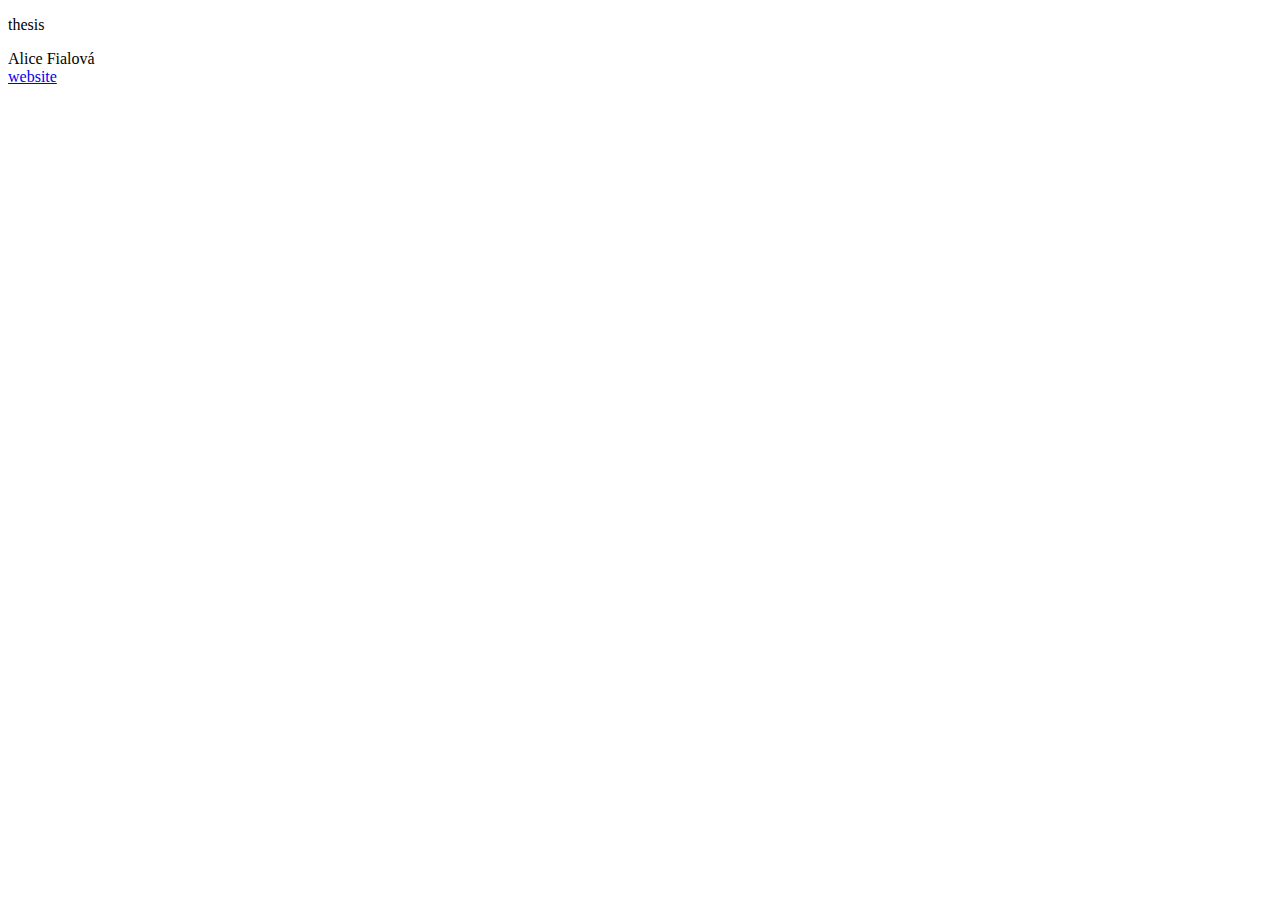
==== index.html @ 94cd956b "added image" ====
<!DOCTYPE html>
<html>

<head>
	<title>Humanizing Technology</title>
	<link rel="stylesheet" href="main.css" />

	<meta charset="utf-8">
                    <title>Humanizing Technology</title>
                    <meta name="Humanizing Technology" content="We are the Millennials, the last generation born before our everyday lives took over the simulating technology devices. We live right through the rapid change with thunders of innovation and our responsibility is to preserve the crucial aspects in our lifestyles that keep us human. What does it then mean to be and remain human and how shall we preserve our unique individual expression when everything becomes systematized by data collecting?"/>
                    <meta property="og:title" content="Humanizing Technology" />
                    <meta property="og:image" content="image1.jpg" />
                    <meta property="dc:creator" content="Alice Fialová" />
                    <meta property="twitter:site" content="@nrc">
	    
	</meta>

	</head>

<body>


	<div id="menu">
		<p>thesis</p>
	</div>


	<div id="about">
  		<p>  Alice Fialová </br> 
  		<a href="http://alice.fialove.com/">website</a>
  		</p>	
  	</div>
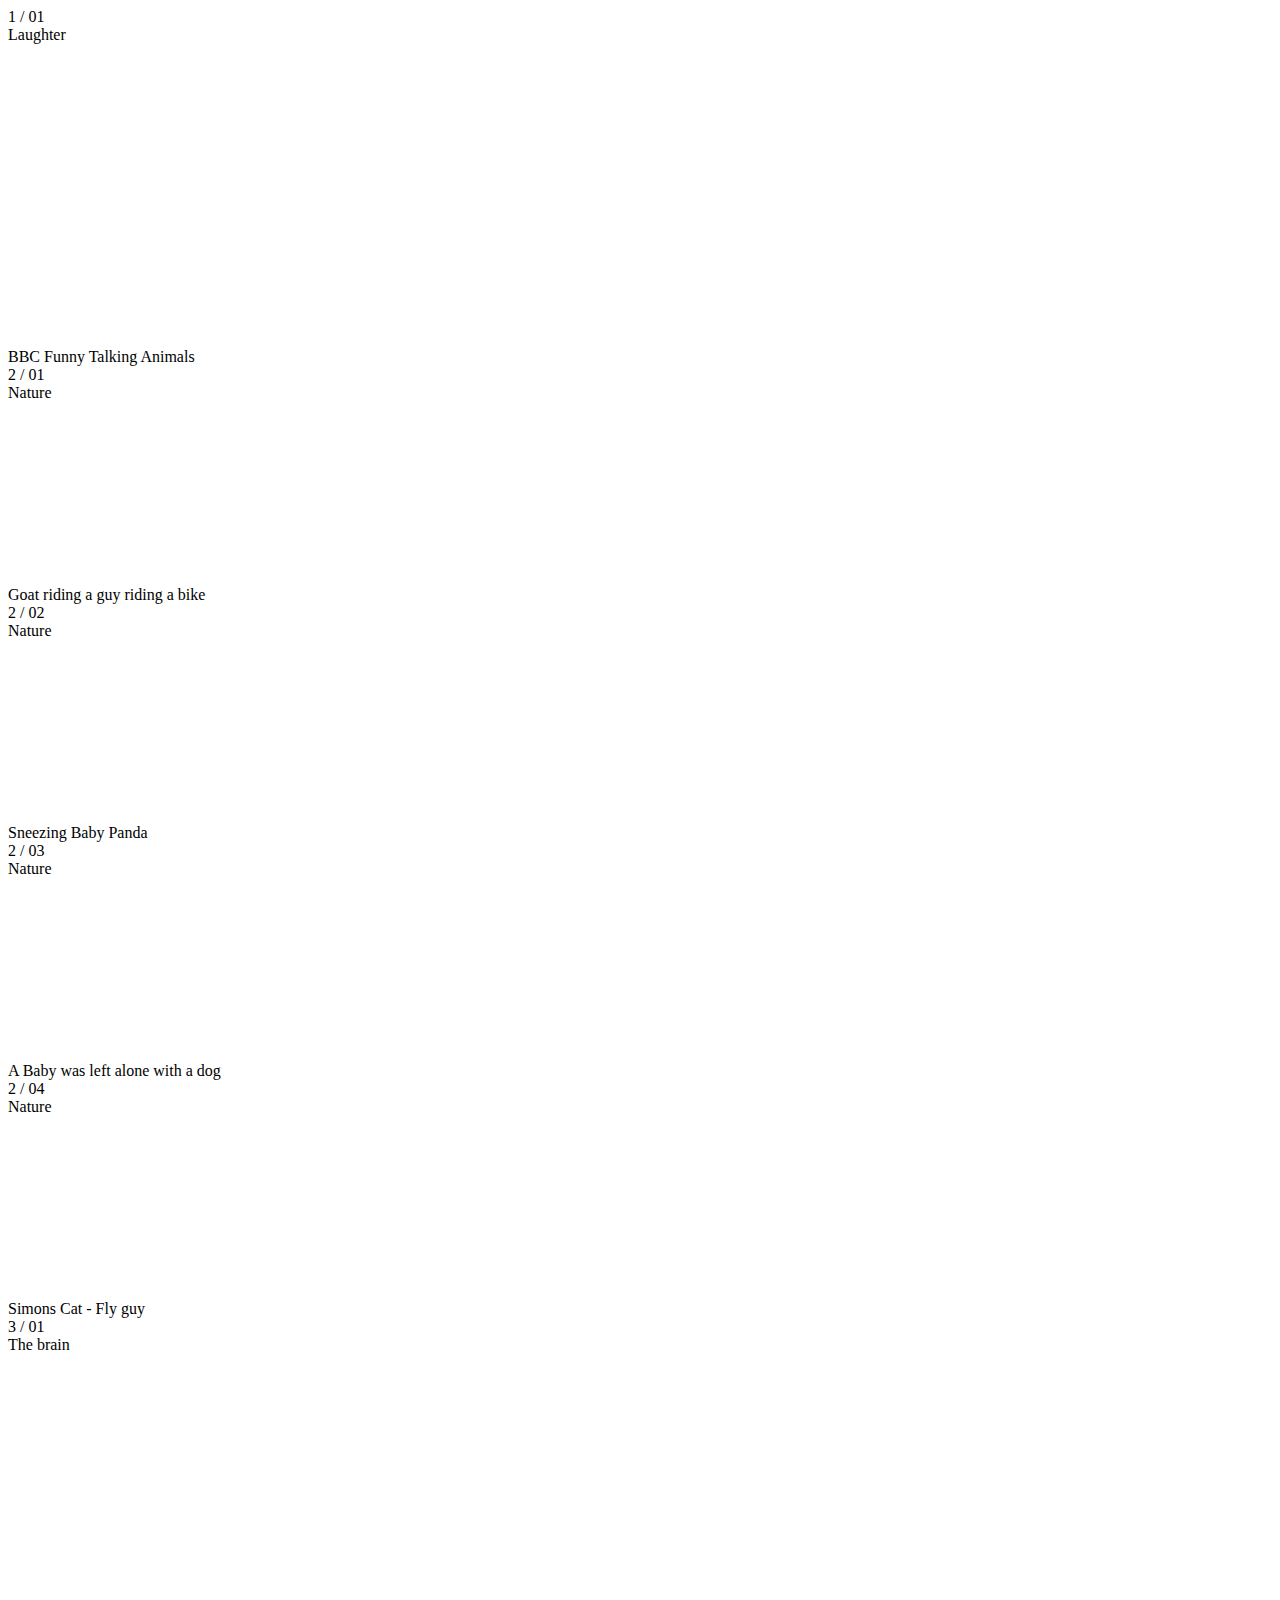
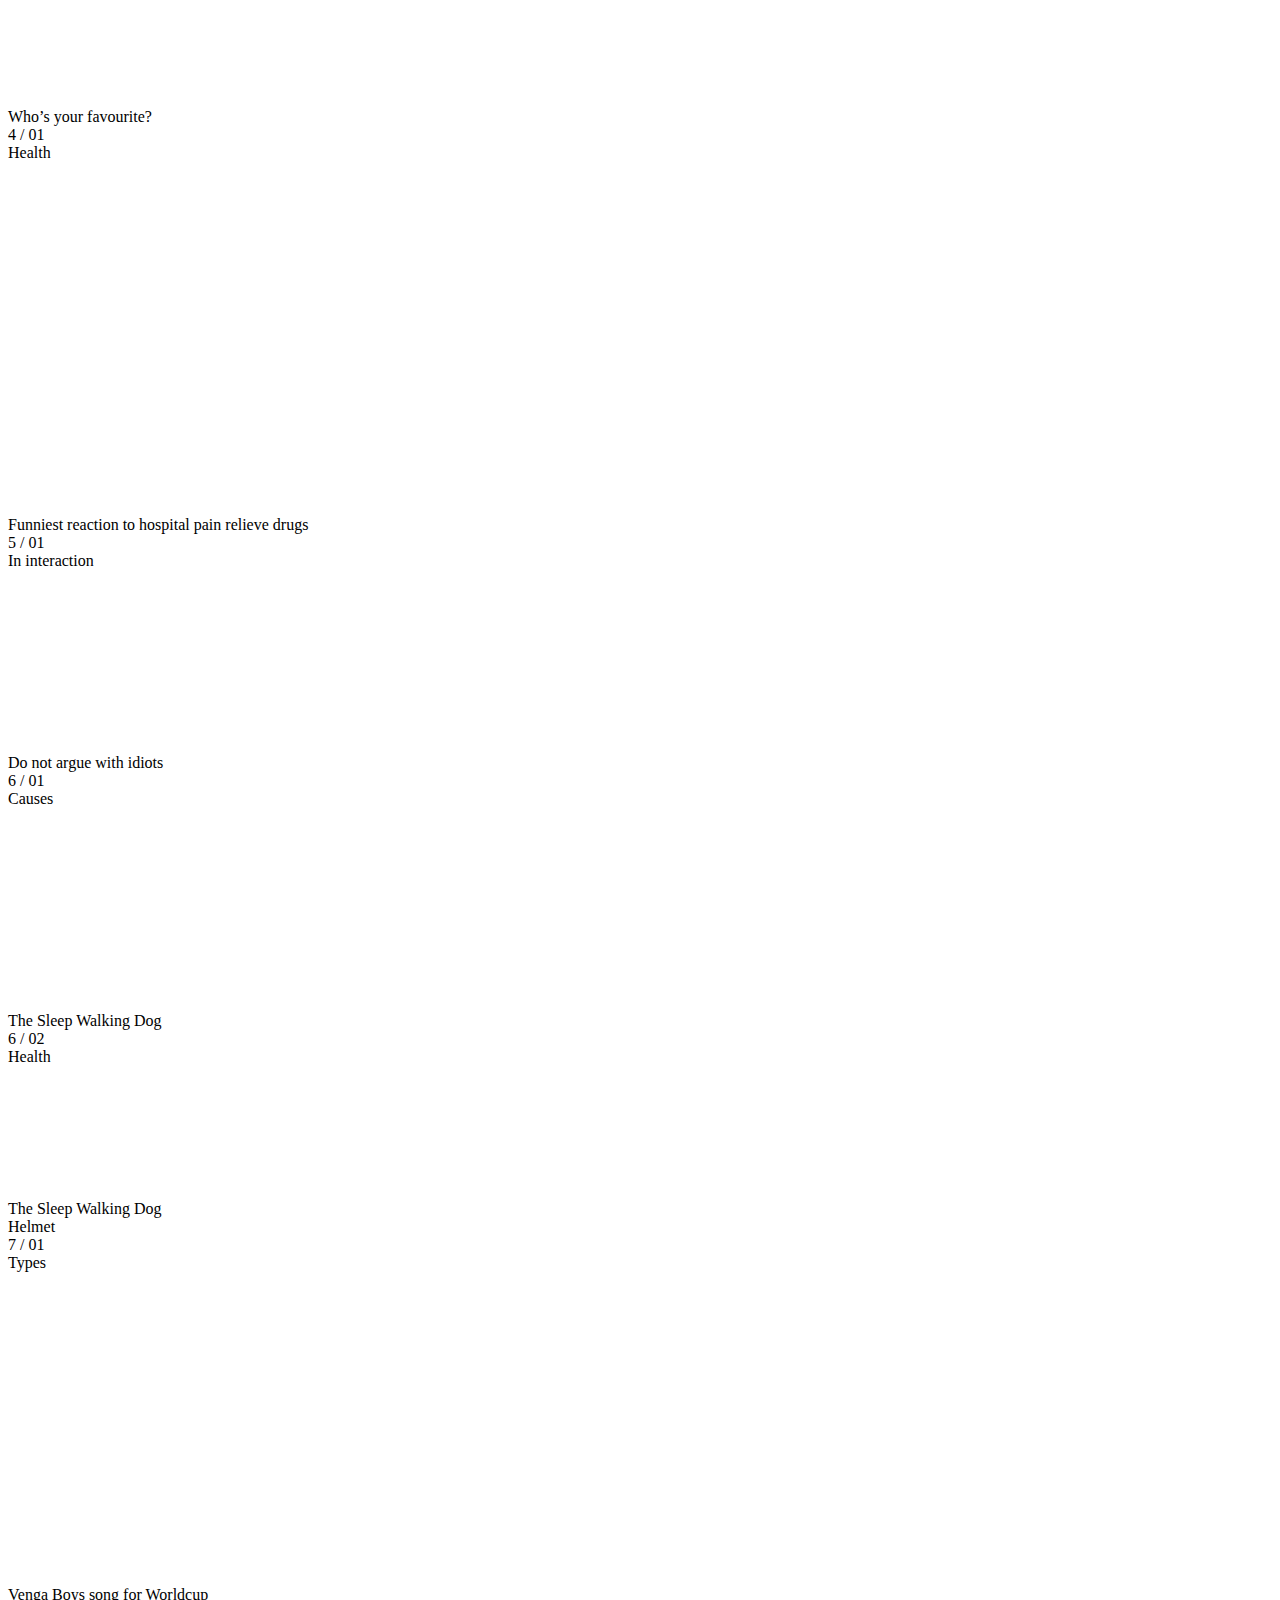
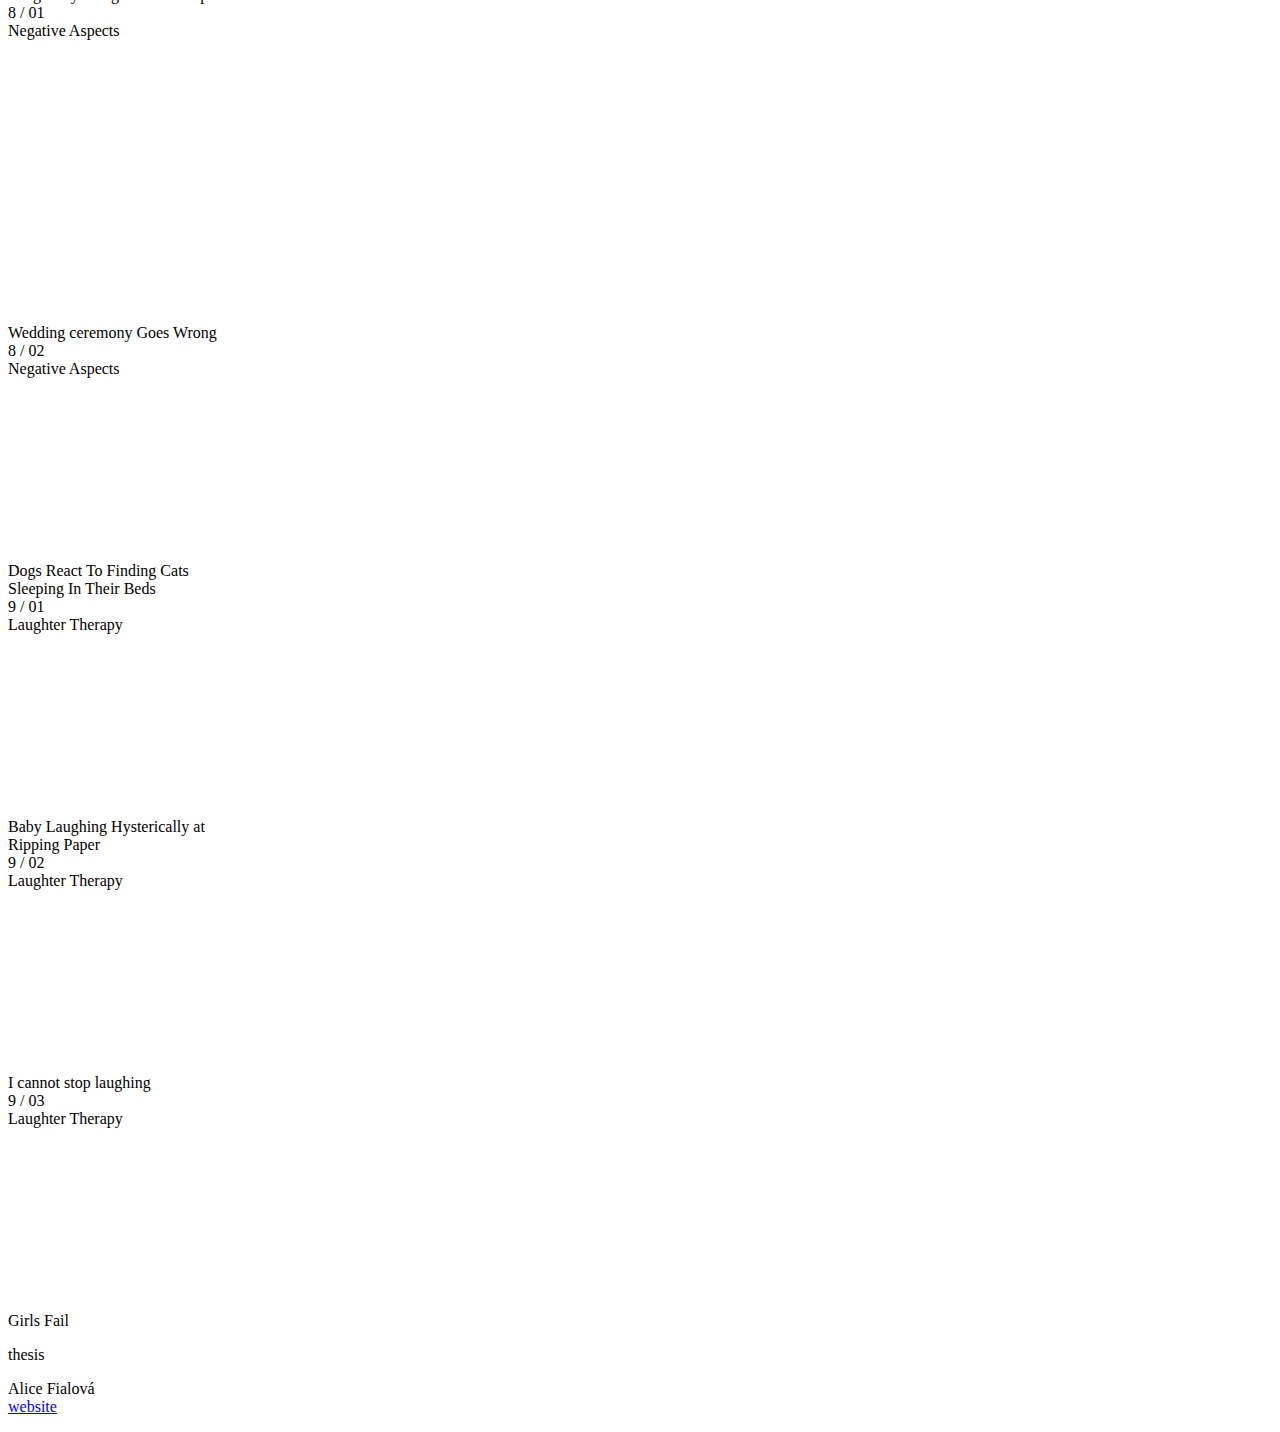
==== commit bbdcdc9d: "index update" ====
--- a/index.html
+++ b/index.html
@@ -9,7 +9,7 @@
                     <title>Humanizing Technology</title>
                     <meta name="Humanizing Technology" content="We are the Millennials, the last generation born before our everyday lives took over the simulating technology devices. We live right through the rapid change with thunders of innovation and our responsibility is to preserve the crucial aspects in our lifestyles that keep us human. What does it then mean to be and remain human and how shall we preserve our unique individual expression when everything becomes systematized by data collecting?"/>
                     <meta property="og:title" content="Humanizing Technology" />
-                    <meta property="og:image" content="image1.jpg" />
+                    <meta property="og:image" content="https://i.ytimg.com/vi/iM_ObwPCZvY/maxresdefault.jpg"/>
                     <meta property="dc:creator" content="Alice Fialová" />
                     <meta property="twitter:site" content="@nrc">
 	    
@@ -18,6 +18,323 @@
 	</head>
 
 <body>
+
+	<html>
+
+	<head>
+		<meta charset="UTF-8">
+		<link rel="stylesheet" type="text/css" href="resources/styles.css">
+		<script src="http://ajax.googleapis.com/ajax/libs/jquery/1.11.1/jquery.min.js"></script>
+		<script type="text/javascript" src="resources/script.js"></script>
+	</head>
+	<body>
+
+		<div id="container">
+			
+			<!-- this is a video div -->
+			<div id="video-1" class="video-container">
+				<div class="inner-container">
+					<div class="title">
+						<div class="number">1 / 01</div>
+						<div class="topic">Laughter</div>
+					</div>
+					<div class="video">
+						<div class="video-cover"></div>
+						<div class="youtube">
+							<iframe width="400" height="300" src="http://www.youtube.com/embed/EQ1HKCYJM5U" showinfo="0" frameborder="0" allowfullscreen></iframe>
+						</div>
+					</div>
+				</div>
+				<div class="side-bar">
+					BBC Funny Talking Animals
+				</div>
+			</div>
+
+			<!-- this is another video div -->
+
+			<div id="video-2" class="video-container">
+				<div class="inner-container">
+					<div class="title">
+						<div class="number">2 / 01</div>
+						<div class="topic">Nature</div>
+					</div>
+					<div class="video">
+						<div class="video-cover"></div>
+						<div class="youtube">
+							<iframe width="250" height="180" src="http://www.youtube.com/embed/B7-6nXGflec" frameborder="0" allowfullscreen></iframe>
+						</div>
+					</div>
+				</div>
+				<div class="side-bar">
+					Goat riding a guy riding a bike
+				</div>
+			</div>
+
+			<div id="video-3" class="video-container">
+				<div class="inner-container">
+					<div class="title">
+						<div class="number">2 / 02</div>
+						<div class="topic">Nature</div>
+					</div>
+					<div class="video">
+						<div class="video-cover"></div>
+						<div class="youtube">
+							<iframe width="250" height="180" src="http://www.youtube.com/embed/FzRH3iTQPrk" frameborder="0" modestbranding allowfullscreen></iframe>
+						</div>
+					</div>
+				</div>
+				<div class="side-bar">
+					Sneezing Baby Panda
+				</div>
+			</div>
+
+			<div id="video-4" class="video-container">
+				<div class="inner-container">
+					<div class="title">
+						<div class="number">2 / 03</div>
+						<div class="topic">Nature</div>
+					</div>
+					<div class="video">
+						<div class="video-cover"></div>
+						<div class="youtube">
+							<iframe width="250" height="180" src="http://www.youtube.com/embed/AaMNAD0Ud0g" frameborder="0" allowfullscreen></iframe>
+						</div>
+					</div>
+				</div>
+				<div class="side-bar">
+					A Baby was left alone with a dog 
+				</div>
+			</div>
+
+			<div id="video-5" class="video-container">
+				<div class="inner-container">
+					<div class="title">
+						<div class="number">2 / 04</div>
+						<div class="topic">Nature</div>
+					</div>
+					<div class="video">
+						<div class="video-cover"></div>
+						<div class="youtube">
+							<iframe width="250" height="180" src="http://www.youtube.com/embed/I1qHVVbYG8Y" frameborder="0" allowfullscreen></iframe>
+						</div>
+					</div>
+				</div>
+				<div class="side-bar">
+					Simons Cat - Fly guy 
+				</div>
+			</div>
+		</div>
+
+		<div id="video-6" class="video-container">
+				<div class="inner-container">
+					<div class="title">
+						<div class="number">3 / 01</div>
+						<div class="topic">The brain</div>
+					</div>
+					<div class="video">
+						<div class="video-cover"></div>
+						<div class="youtube">
+							<iframe width="450" height="350" src="http://www.youtube.com/embed/KWFfDyupGpQ" frameborder="0" allowfullscreen></iframe>
+						</div>
+					</div>
+				</div>
+				<div class="side-bar">
+					Who’s your favourite?  
+				</div>
+			</div>
+		</div>
+
+		<div id="video-7" class="video-container">
+				<div class="inner-container">
+					<div class="title">
+						<div class="number">4 / 01</div>
+						<div class="topic">Health</div>
+					</div>
+					<div class="video">
+						<div class="video-cover"></div>
+						<div class="youtube">
+							<iframe width="450" height="350" src="http://www.youtube.com/embed/WSUs0LhYMaU" frameborder="0" allowfullscreen></iframe>
+						</div>
+					</div>
+				</div>
+				<div class="side-bar">
+					Funniest reaction to hospital pain relieve drugs 
+				</div>
+			</div>
+		</div>
+
+		<div id="video-8" class="video-container">
+				<div class="inner-container">
+					<div class="title">
+						<div class="number">5 / 01</div>
+						<div class="topic">In interaction</div>
+					</div>
+					<div class="video">
+						<div class="video-cover"></div>
+						<div class="youtube">
+							<iframe width="250" height="180" src="http://www.youtube.com/embed/pTAPiXu7ltE" frameborder="0" allowfullscreen></iframe>
+						</div>
+					</div>
+				</div>
+				<div class="side-bar">
+					Do not argue with idiots
+				</div>
+			</div>
+		</div>
+
+		<div id="video-9" class="video-container">
+				<div class="inner-container">
+					<div class="title">
+						<div class="number">6 / 01</div>
+						<div class="topic">Causes</div>
+					</div>
+					<div class="video">
+						<div class="video-cover"></div>
+						<div class="youtube">
+							<iframe width="280" height="200" src="http://www.youtube.com/embed/z2BgjH_CtIA" frameborder="0" allowfullscreen></iframe>
+						</div>
+					</div>
+				</div>
+				<div class="side-bar">
+					The Sleep Walking Dog
+				</div>
+			</div>
+		</div>
+
+		<div id="video-10" class="video-container">
+				<div class="inner-container">
+					<div class="title">
+						<div class="number">6 / 02</div>
+						<div class="topic">Health</div>
+					</div>
+					<div class="video">
+						<div class="video-cover"></div>
+						<div class="youtube">
+							<iframe width="200" height="130" src="http://www.youtube.com/embed/uyg6SB0SzlY" frameborder="0" allowfullscreen></iframe>
+						</div>
+					</div>
+				</div>
+				<div class="side-bar">
+					The Sleep Walking Dog Helmet 
+				</div>
+			</div>
+		</div>
+
+		<div id="video-11" class="video-container">
+				<div class="inner-container">
+					<div class="title">
+						<div class="number">7 / 01</div>
+						<div class="topic">Types</div>
+					</div>
+					<div class="video">
+						<div class="video-cover"></div>
+						<div class="youtube">
+							<iframe width="400" height="310" src="http://www.youtube.com/embed/PMQLDunHnkU" frameborder="0" allowfullscreen></iframe>
+						</div>
+					</div>
+				</div>
+				<div class="side-bar">
+					Venga Boys song for Worldcup
+				</div>
+			</div>
+		</div>
+
+		<div id="video-12" class="video-container">
+				<div class="inner-container">
+					<div class="title">
+						<div class="number">8 / 01</div>
+						<div class="topic">Negative Aspects</div>
+					</div>
+					<div class="video">
+						<div class="video-cover"></div>
+						<div class="youtube">
+							<iframe width="350" height="280" src="http://www.youtube.com/embed/26a8JITwImQ" frameborder="0" allowfullscreen></iframe>
+						</div>
+					</div>
+				</div>
+				<div class="side-bar">
+					Wedding ceremony Goes Wrong
+				</div>
+			</div>
+		</div>
+
+		<div id="video-13" class="video-container">
+				<div class="inner-container">
+					<div class="title">
+						<div class="number">8 / 02</div>
+						<div class="topic">Negative Aspects</div>
+					</div>
+					<div class="video">
+						<div class="video-cover"></div>
+						<div class="youtube">
+							<iframe width="250" height="180" src="http://www.youtube.com/embed/lTHLPLiqB38" frameborder="0" allowfullscreen></iframe>
+						</div>
+					</div>
+				</div>
+				<div class="side-bar">
+					Dogs React To Finding Cats Sleeping In Their Beds
+				</div>
+			</div>
+		</div>
+
+		<div id="video-14" class="video-container">
+				<div class="inner-container">
+					<div class="title">
+						<div class="number">9 / 01</div>
+						<div class="topic">Laughter Therapy</div>
+					</div>
+					<div class="video">
+						<div class="video-cover"></div>
+						<div class="youtube">
+							<iframe width="250" height="180" src="http://www.youtube.com/embed/RP4abiHdQpc" frameborder="0" allowfullscreen></iframe>
+						</div>
+					</div>
+				</div>
+				<div class="side-bar">
+					Baby Laughing Hysterically at Ripping Paper 
+				</div>
+			</div>
+		</div>
+
+		<div id="video-15" class="video-container">
+				<div class="inner-container">
+					<div class="title">
+						<div class="number">9 / 02</div>
+						<div class="topic">Laughter Therapy</div>
+					</div>
+					<div class="video">
+						<div class="video-cover"></div>
+						<div class="youtube">
+							<iframe width="250" height="180" src="http://www.youtube.com/embed/RP4abiHdQpc" frameborder="0" allowfullscreen></iframe>
+						</div>
+					</div>
+				</div>
+				<div class="side-bar">
+					I cannot stop laughing
+				</div>
+			</div>
+		</div>
+
+		<div id="video-16" class="video-container">
+				<div class="inner-container">
+					<div class="title">
+						<div class="number">9 / 03</div>
+						<div class="topic">Laughter Therapy</div>
+					</div>
+					<div class="video">
+						<div class="video-cover"></div>
+						<div class="youtube">
+							<iframe width="250" height="180" src="http://www.youtube.com/embed/RP4abiHdQpc" frameborder="0" allowfullscreen></iframe>
+						</div>
+					</div>
+				</div>
+				<div class="side-bar">
+					Girls Fail 
+				</div>
+			</div>
+		</div>
+	</body>
+</html>
 
 
 	<div id="menu">
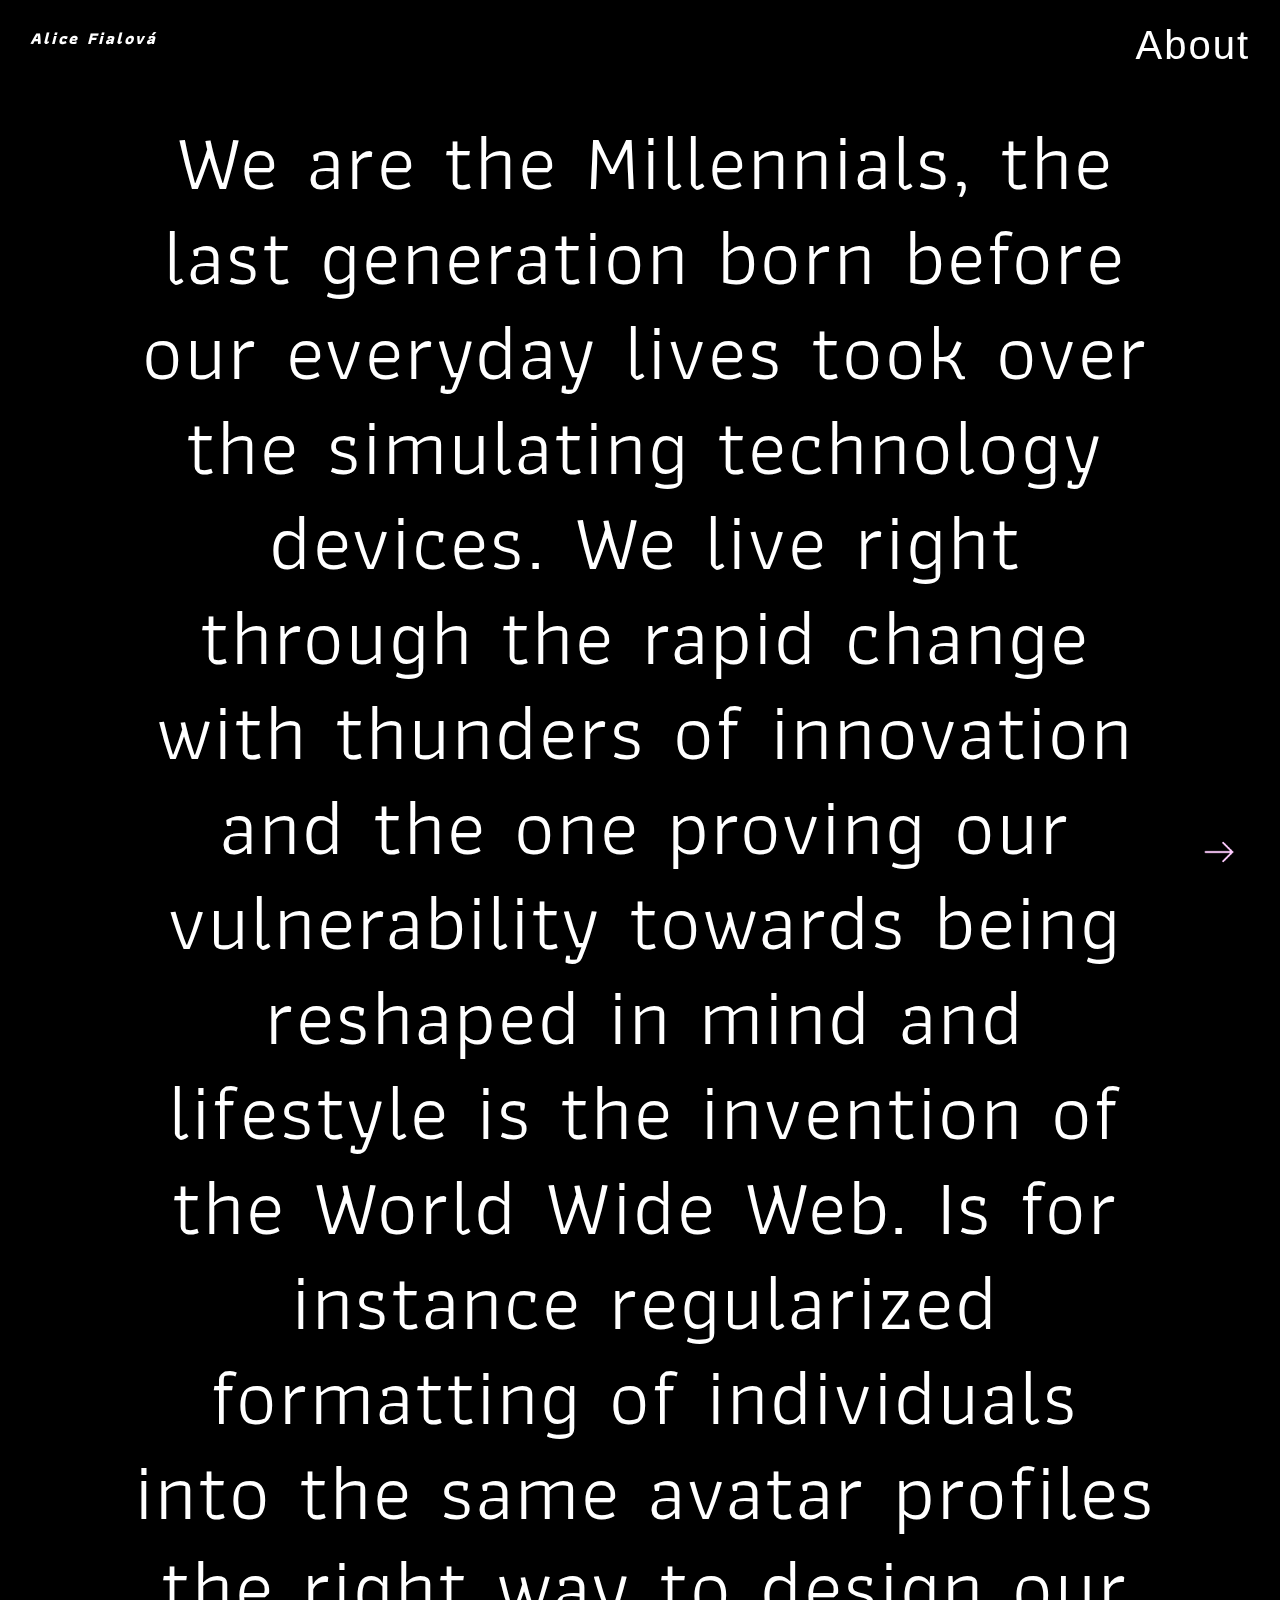
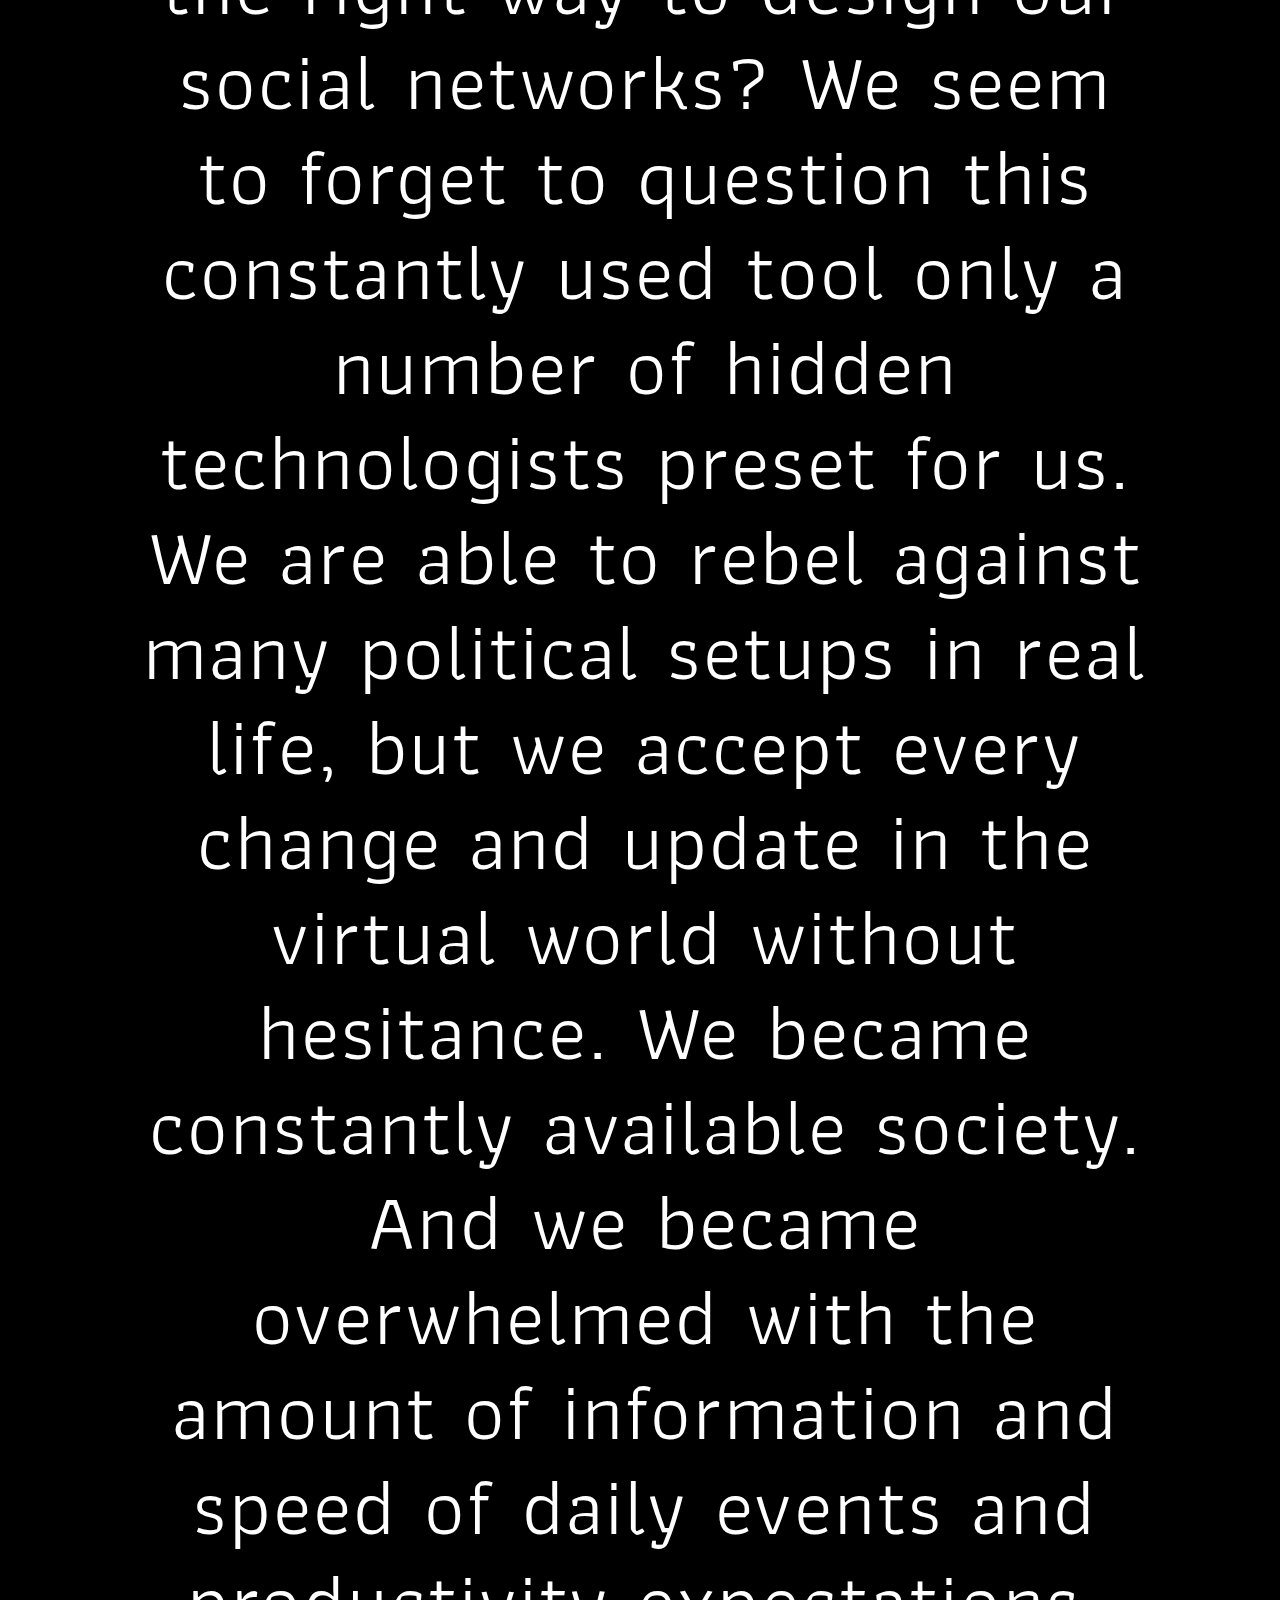
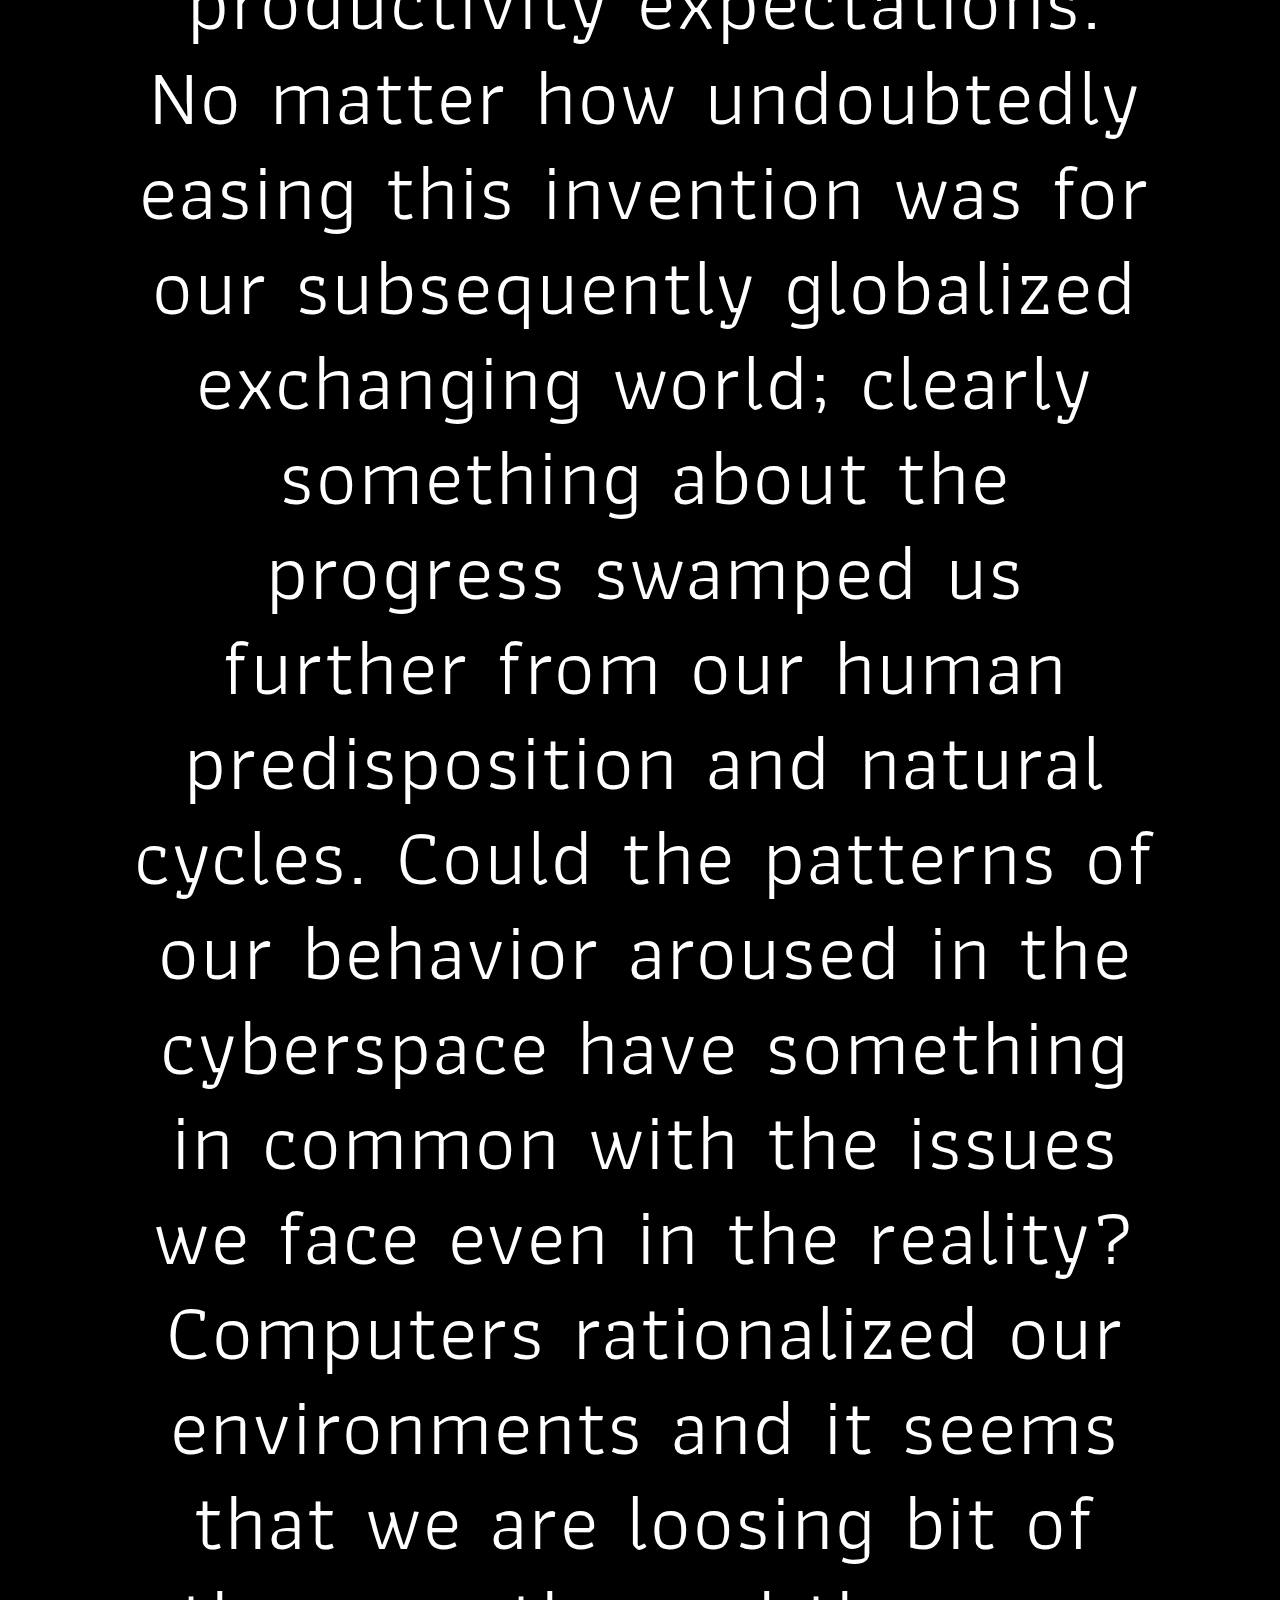
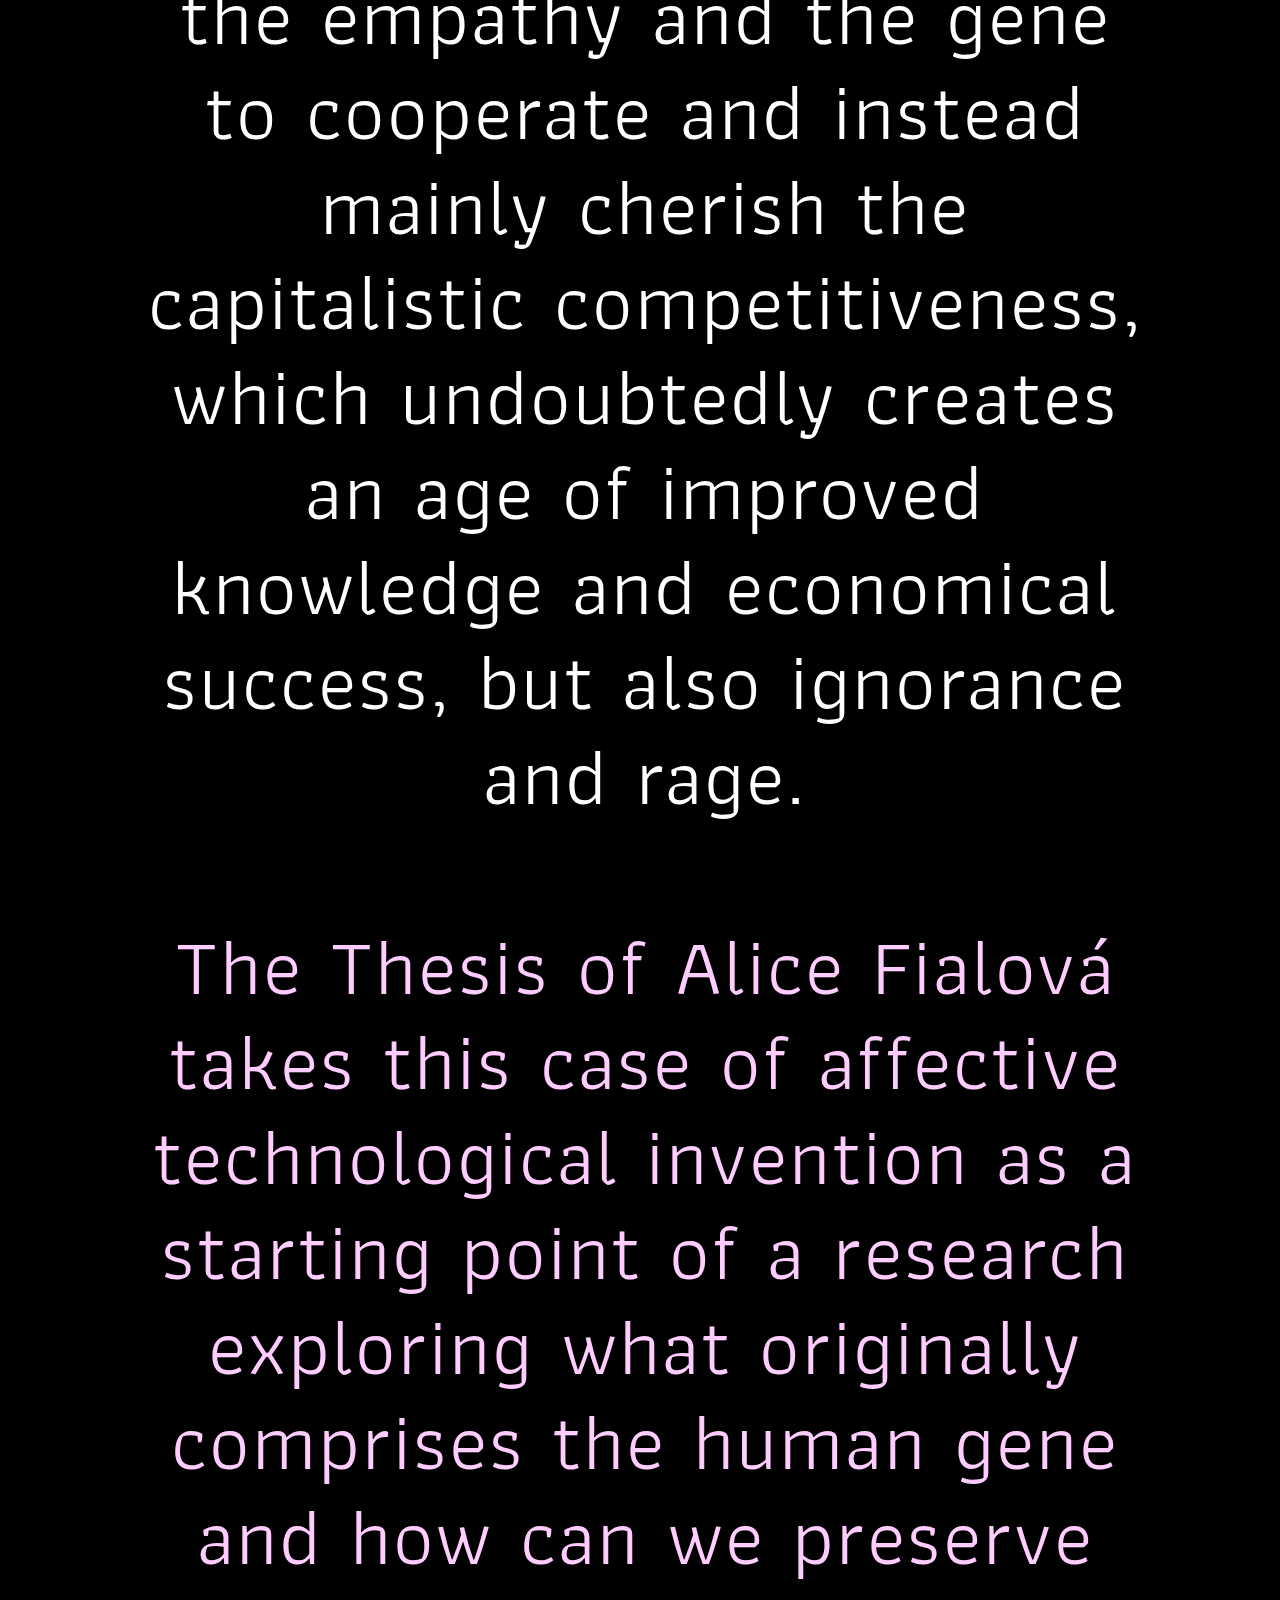
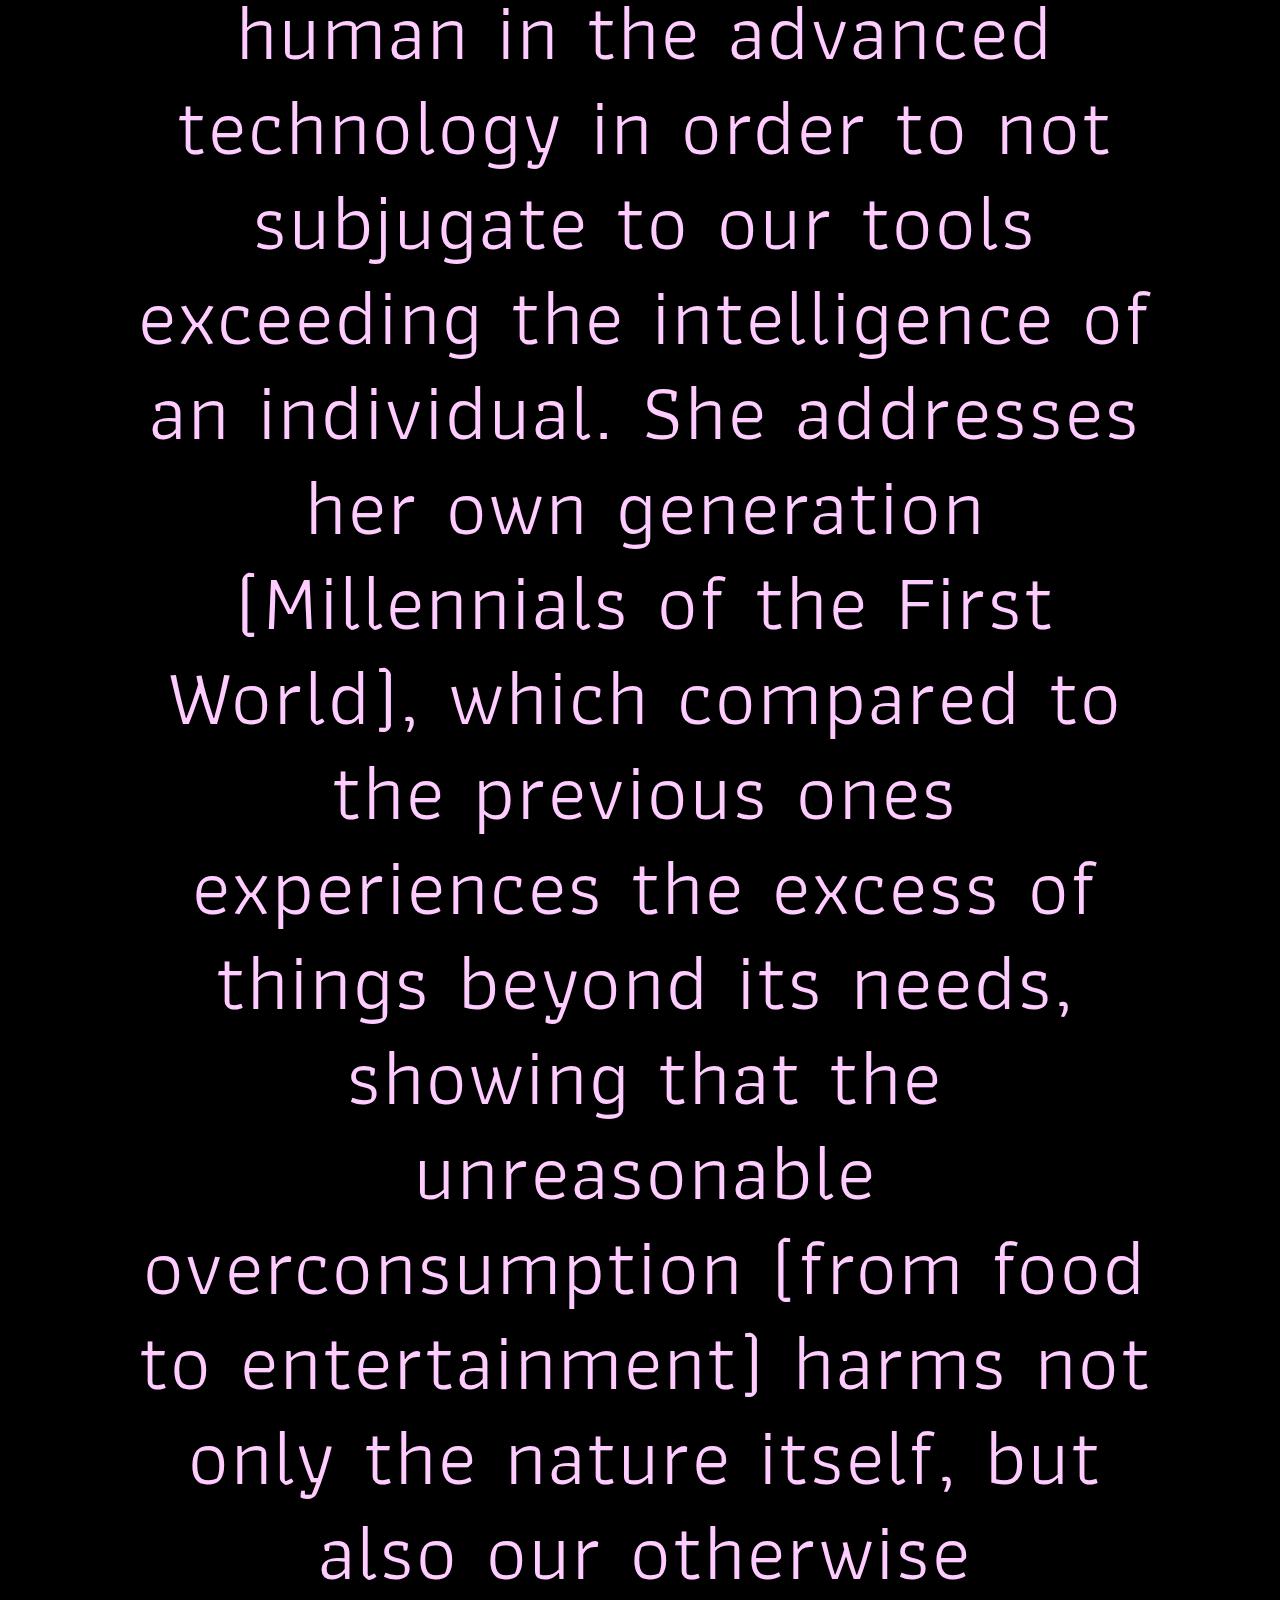
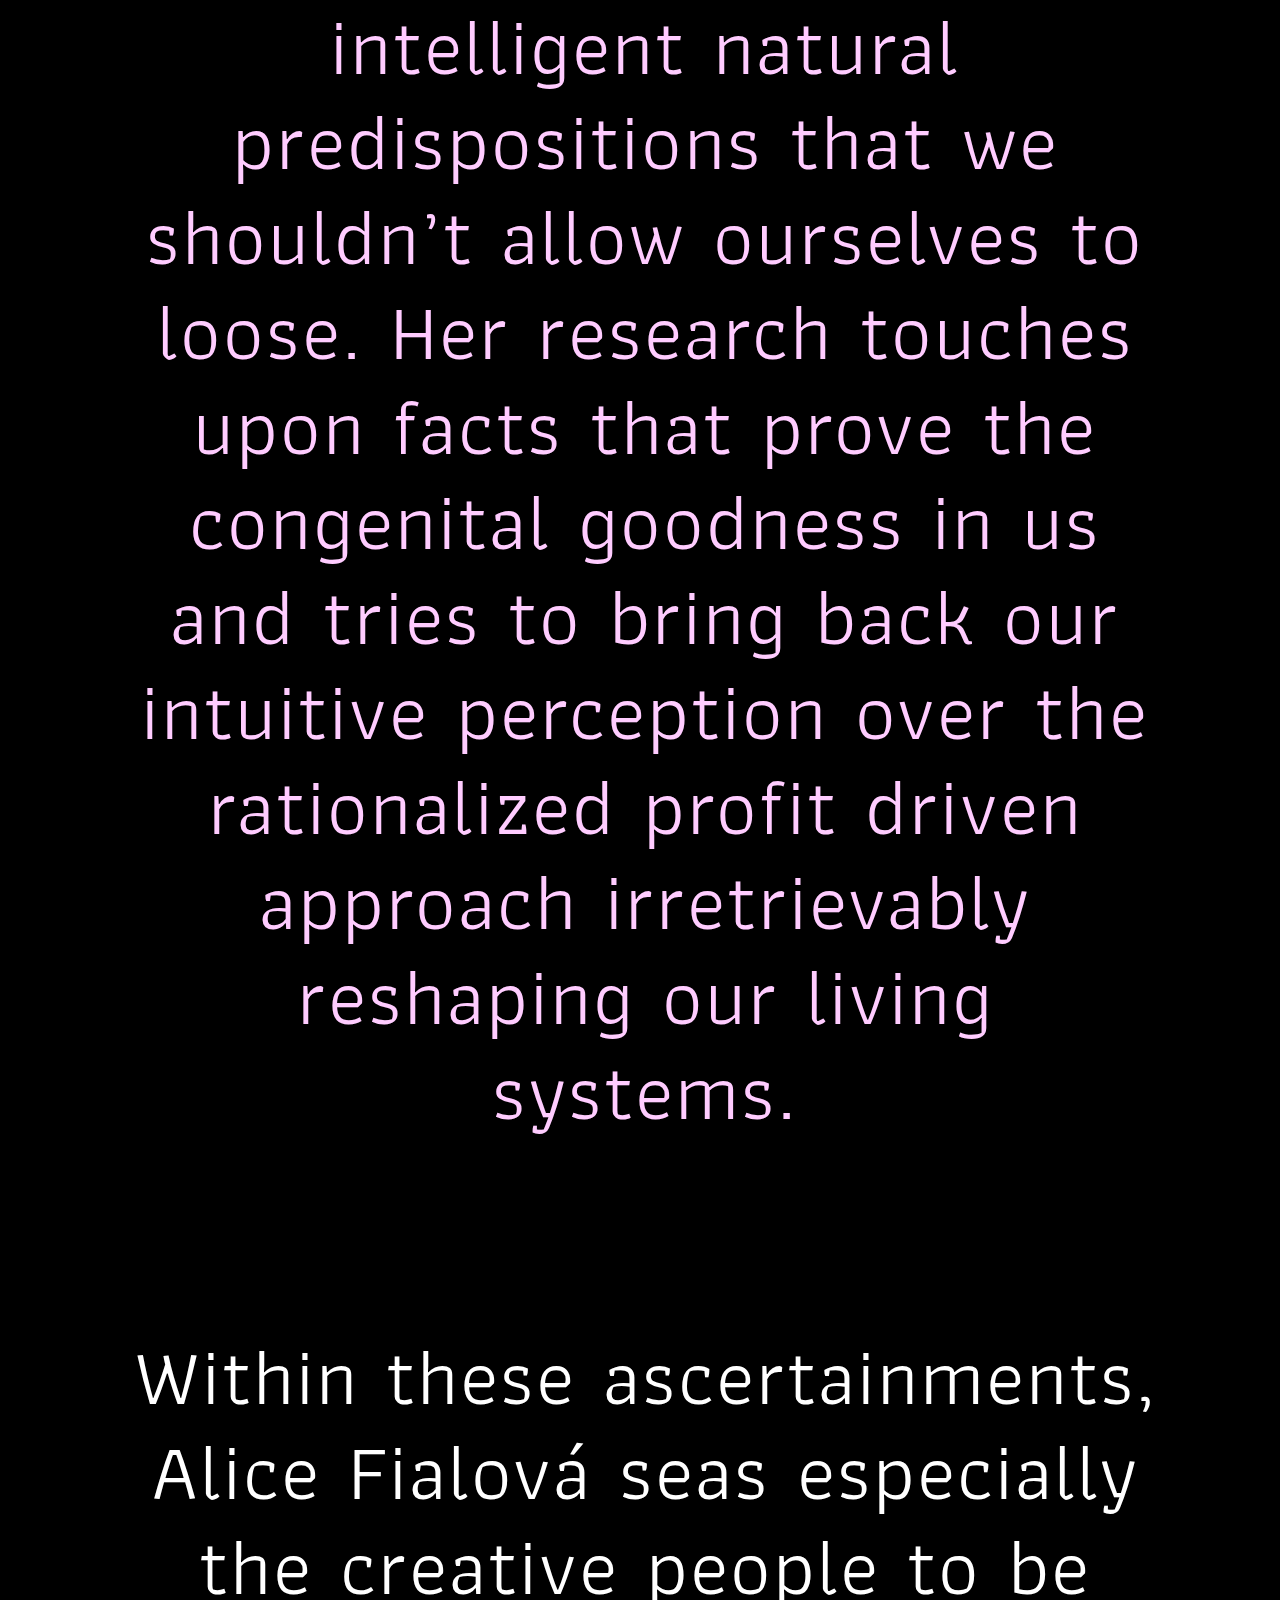
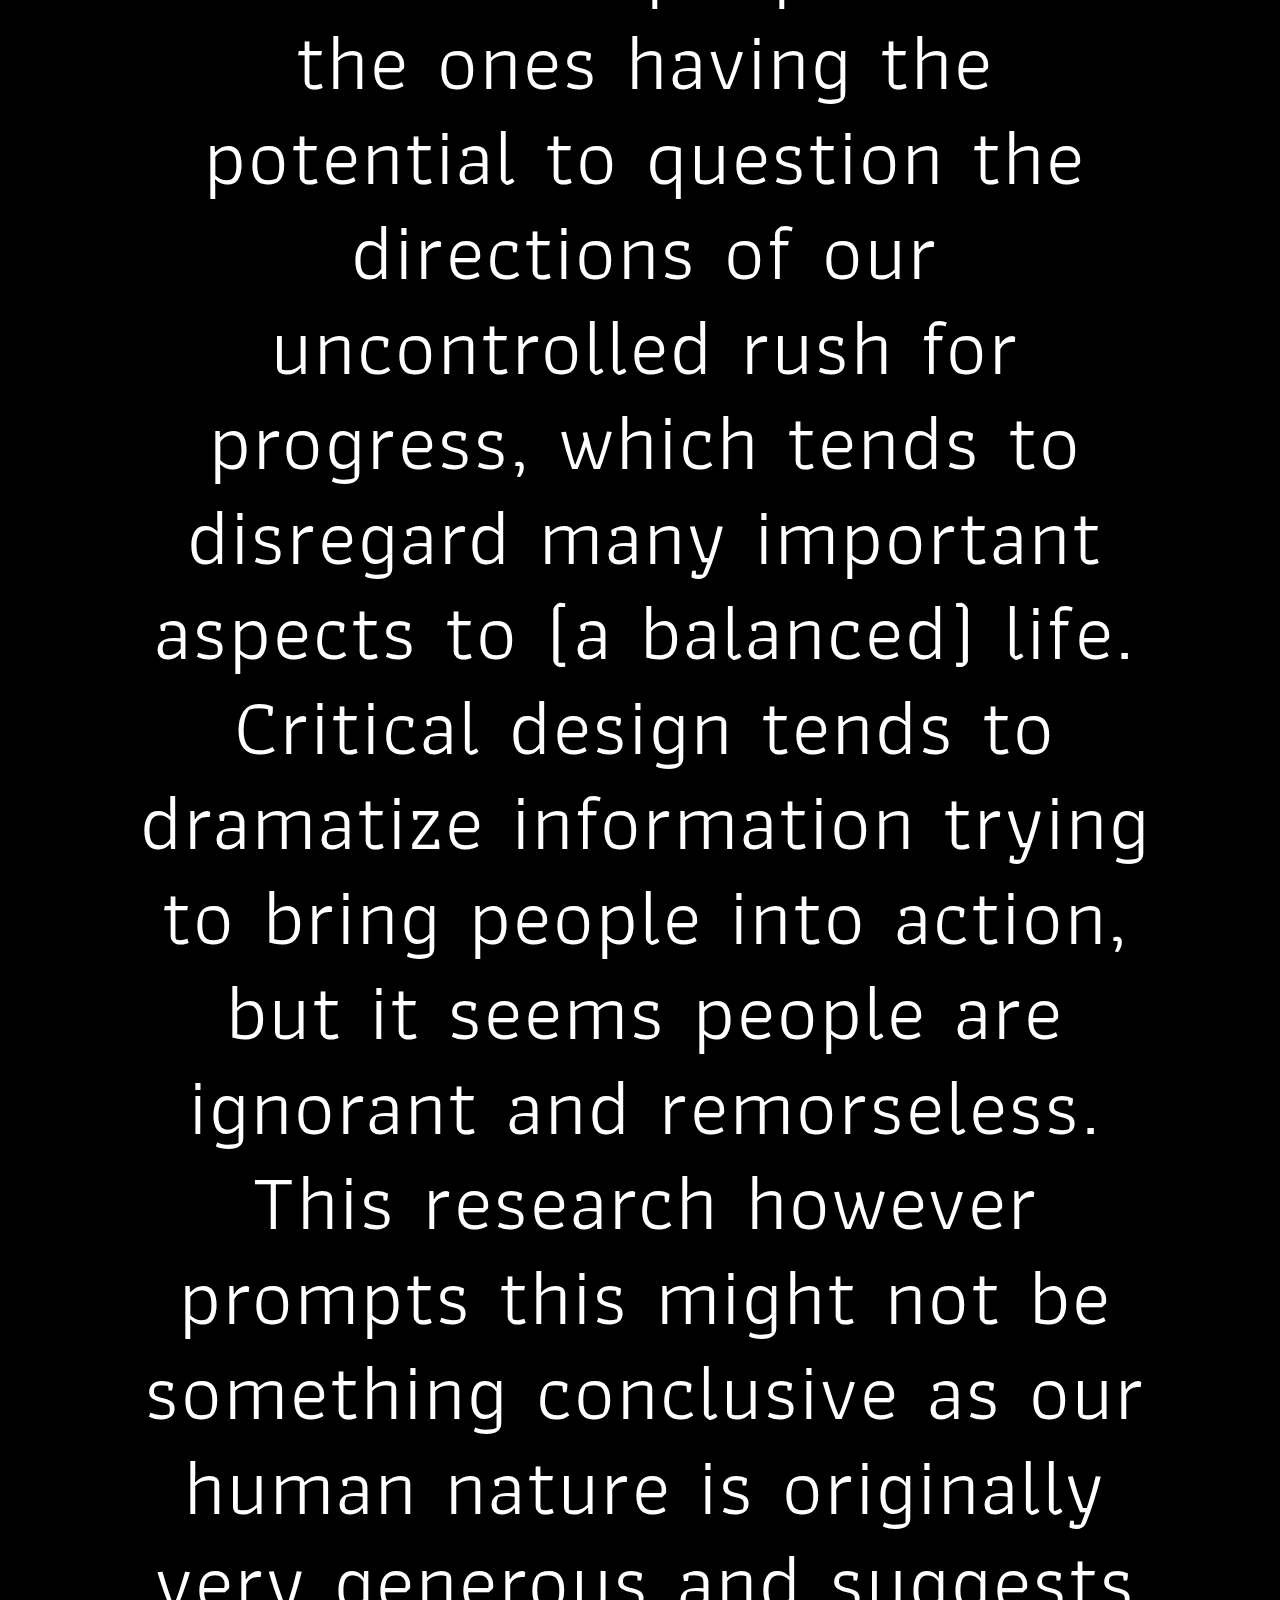
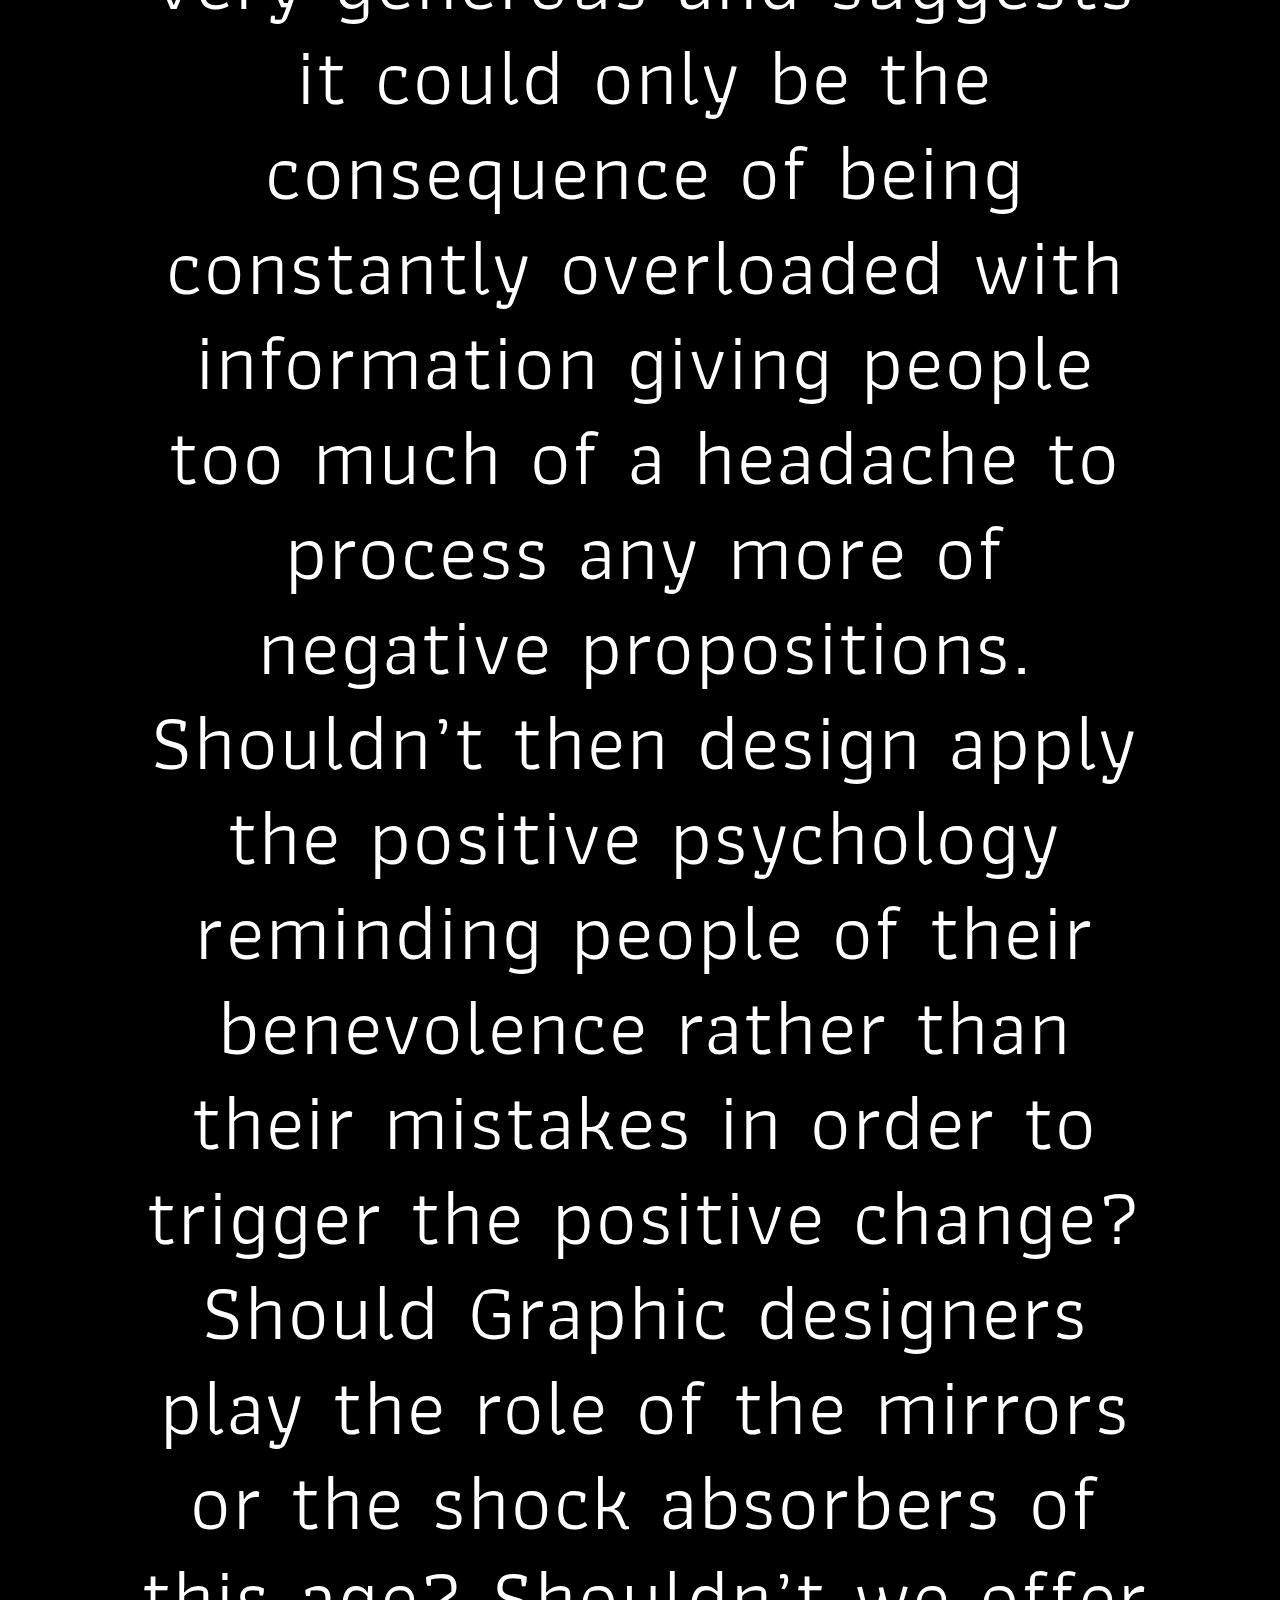
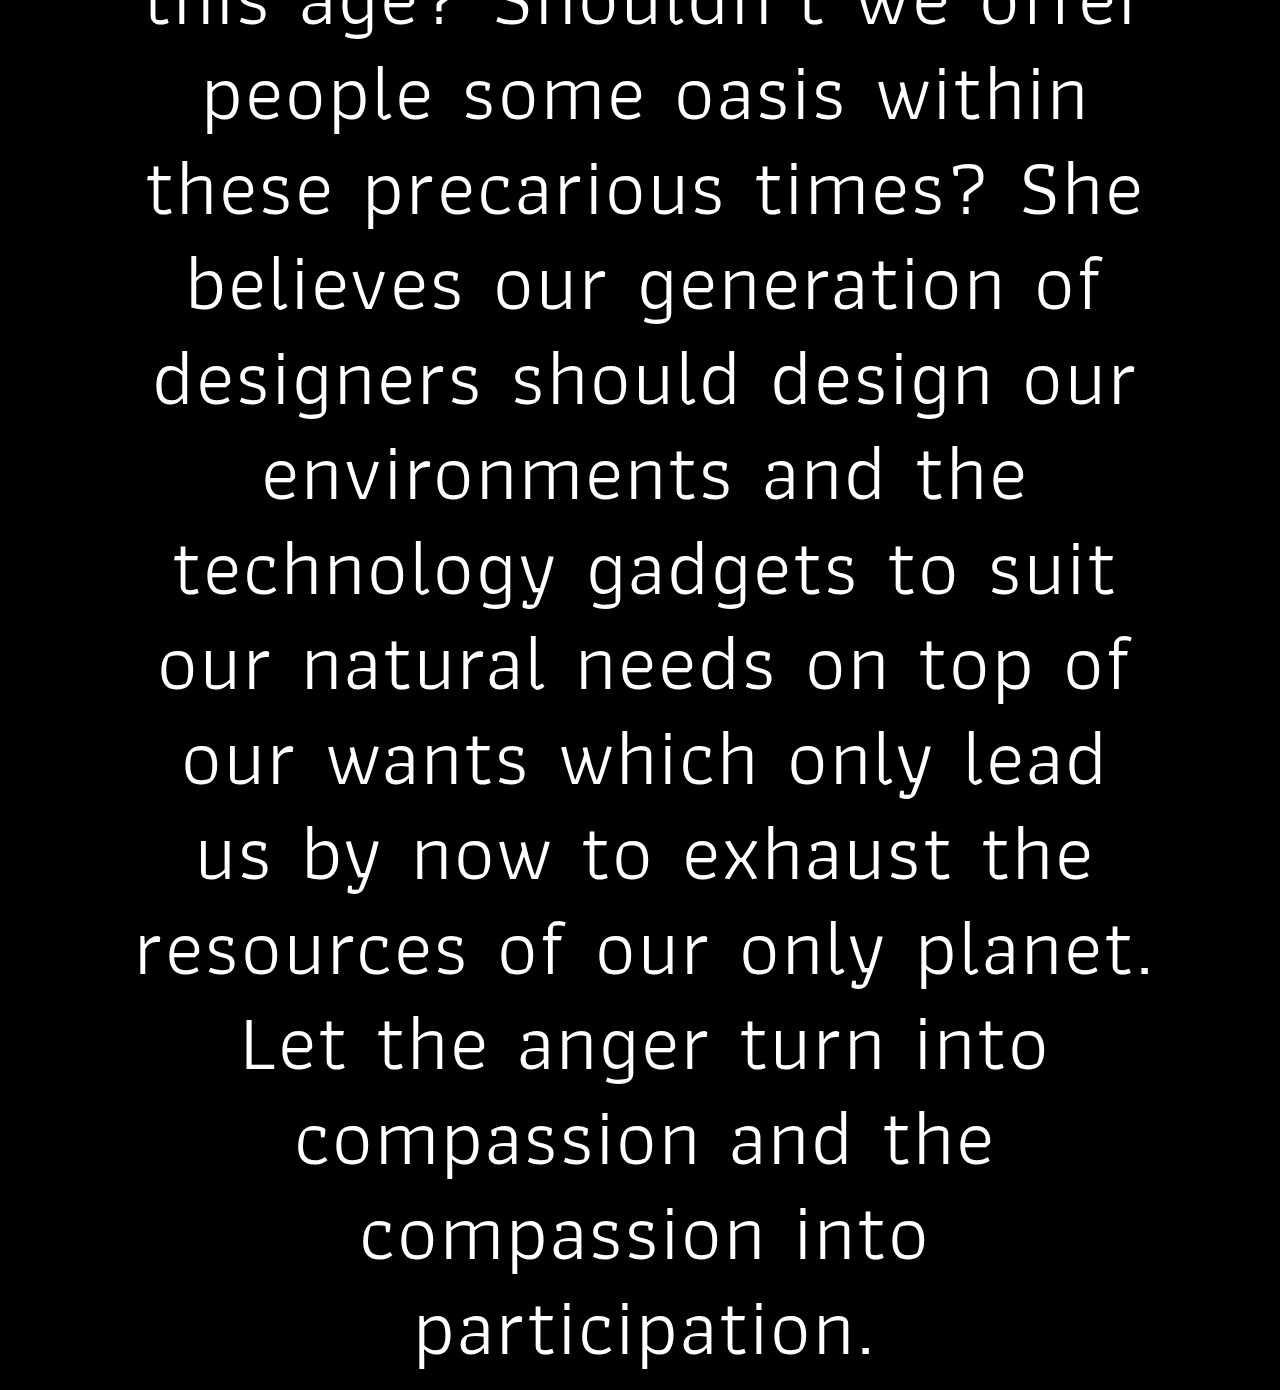
==== commit f66b85c2: "web upgrade" ====
--- a/index.html
+++ b/index.html
@@ -1,350 +1,110 @@
 <!DOCTYPE html>
 <html>
+<head>
 
-<head>
-	<title>Humanizing Technology</title>
-	<link rel="stylesheet" href="main.css" />
+  <meta charset="utf-8">
+  <meta name="keywords" content="Alice Fialova, KABK, Graphic Design, Thesis, Anthropocene, Millennials, Human, Technology" />
+  <meta name="description" content="How do we preserve the human in our technology advencements?" />
+  <title>Humanizing Technology</title>
+  <link rel="stylesheet" type="text/css" media="screen" href="style.css">
+  <link rel="stylesheet" type="text/css" media="screen" href="extra.css">
+  <link rel="stylesheet" type="text/css" media="print" href="print.css" />
+  <link rel="shortcut icon" href="favicon.ico" />
+ 
+  <script src="js/jquery.min.js" type="text/javascript"></script>  
+  <script src="js/jquery.ui.js" type="text/javascript"></script>
+  <script src="js/jquery.transit.min.js" type="text/javascript"></script>
+  <script src="js/app.js" type="text/javascript"></script>
+  <script src="js/menu.js" type="text/javascript"></script>
+  <!--[if lt IE 9]>
+    <script src="js/html5.js" type="text/javascript"></script>
+  <![endif]-->
 
-	<meta charset="utf-8">
-                    <title>Humanizing Technology</title>
-                    <meta name="Humanizing Technology" content="We are the Millennials, the last generation born before our everyday lives took over the simulating technology devices. We live right through the rapid change with thunders of innovation and our responsibility is to preserve the crucial aspects in our lifestyles that keep us human. What does it then mean to be and remain human and how shall we preserve our unique individual expression when everything becomes systematized by data collecting?"/>
-                    <meta property="og:title" content="Humanizing Technology" />
-                    <meta property="og:image" content="https://i.ytimg.com/vi/iM_ObwPCZvY/maxresdefault.jpg"/>
-                    <meta property="dc:creator" content="Alice Fialová" />
-                    <meta property="twitter:site" content="@nrc">
-	    
-	</meta>
+  
+<script>
 
-	</head>
+$(function(){
+  $(".work-item").hover(function(){
+    $(this).effect("shake", {times:3 }, 10);
+  });
+});
 
-<body>
-
-	<html>
-
-	<head>
-		<meta charset="UTF-8">
-		<link rel="stylesheet" type="text/css" href="resources/styles.css">
-		<script src="http://ajax.googleapis.com/ajax/libs/jquery/1.11.1/jquery.min.js"></script>
-		<script type="text/javascript" src="resources/script.js"></script>
-	</head>
-	<body>
-
-		<div id="container">
-			
-			<!-- this is a video div -->
-			<div id="video-1" class="video-container">
-				<div class="inner-container">
-					<div class="title">
-						<div class="number">1 / 01</div>
-						<div class="topic">Laughter</div>
-					</div>
-					<div class="video">
-						<div class="video-cover"></div>
-						<div class="youtube">
-							<iframe width="400" height="300" src="http://www.youtube.com/embed/EQ1HKCYJM5U" showinfo="0" frameborder="0" allowfullscreen></iframe>
-						</div>
-					</div>
-				</div>
-				<div class="side-bar">
-					BBC Funny Talking Animals
-				</div>
-			</div>
-
-			<!-- this is another video div -->
-
-			<div id="video-2" class="video-container">
-				<div class="inner-container">
-					<div class="title">
-						<div class="number">2 / 01</div>
-						<div class="topic">Nature</div>
-					</div>
-					<div class="video">
-						<div class="video-cover"></div>
-						<div class="youtube">
-							<iframe width="250" height="180" src="http://www.youtube.com/embed/B7-6nXGflec" frameborder="0" allowfullscreen></iframe>
-						</div>
-					</div>
-				</div>
-				<div class="side-bar">
-					Goat riding a guy riding a bike
-				</div>
-			</div>
-
-			<div id="video-3" class="video-container">
-				<div class="inner-container">
-					<div class="title">
-						<div class="number">2 / 02</div>
-						<div class="topic">Nature</div>
-					</div>
-					<div class="video">
-						<div class="video-cover"></div>
-						<div class="youtube">
-							<iframe width="250" height="180" src="http://www.youtube.com/embed/FzRH3iTQPrk" frameborder="0" modestbranding allowfullscreen></iframe>
-						</div>
-					</div>
-				</div>
-				<div class="side-bar">
-					Sneezing Baby Panda
-				</div>
-			</div>
-
-			<div id="video-4" class="video-container">
-				<div class="inner-container">
-					<div class="title">
-						<div class="number">2 / 03</div>
-						<div class="topic">Nature</div>
-					</div>
-					<div class="video">
-						<div class="video-cover"></div>
-						<div class="youtube">
-							<iframe width="250" height="180" src="http://www.youtube.com/embed/AaMNAD0Ud0g" frameborder="0" allowfullscreen></iframe>
-						</div>
-					</div>
-				</div>
-				<div class="side-bar">
-					A Baby was left alone with a dog 
-				</div>
-			</div>
-
-			<div id="video-5" class="video-container">
-				<div class="inner-container">
-					<div class="title">
-						<div class="number">2 / 04</div>
-						<div class="topic">Nature</div>
-					</div>
-					<div class="video">
-						<div class="video-cover"></div>
-						<div class="youtube">
-							<iframe width="250" height="180" src="http://www.youtube.com/embed/I1qHVVbYG8Y" frameborder="0" allowfullscreen></iframe>
-						</div>
-					</div>
-				</div>
-				<div class="side-bar">
-					Simons Cat - Fly guy 
-				</div>
-			</div>
-		</div>
-
-		<div id="video-6" class="video-container">
-				<div class="inner-container">
-					<div class="title">
-						<div class="number">3 / 01</div>
-						<div class="topic">The brain</div>
-					</div>
-					<div class="video">
-						<div class="video-cover"></div>
-						<div class="youtube">
-							<iframe width="450" height="350" src="http://www.youtube.com/embed/KWFfDyupGpQ" frameborder="0" allowfullscreen></iframe>
-						</div>
-					</div>
-				</div>
-				<div class="side-bar">
-					Who’s your favourite?  
-				</div>
-			</div>
-		</div>
-
-		<div id="video-7" class="video-container">
-				<div class="inner-container">
-					<div class="title">
-						<div class="number">4 / 01</div>
-						<div class="topic">Health</div>
-					</div>
-					<div class="video">
-						<div class="video-cover"></div>
-						<div class="youtube">
-							<iframe width="450" height="350" src="http://www.youtube.com/embed/WSUs0LhYMaU" frameborder="0" allowfullscreen></iframe>
-						</div>
-					</div>
-				</div>
-				<div class="side-bar">
-					Funniest reaction to hospital pain relieve drugs 
-				</div>
-			</div>
-		</div>
-
-		<div id="video-8" class="video-container">
-				<div class="inner-container">
-					<div class="title">
-						<div class="number">5 / 01</div>
-						<div class="topic">In interaction</div>
-					</div>
-					<div class="video">
-						<div class="video-cover"></div>
-						<div class="youtube">
-							<iframe width="250" height="180" src="http://www.youtube.com/embed/pTAPiXu7ltE" frameborder="0" allowfullscreen></iframe>
-						</div>
-					</div>
-				</div>
-				<div class="side-bar">
-					Do not argue with idiots
-				</div>
-			</div>
-		</div>
-
-		<div id="video-9" class="video-container">
-				<div class="inner-container">
-					<div class="title">
-						<div class="number">6 / 01</div>
-						<div class="topic">Causes</div>
-					</div>
-					<div class="video">
-						<div class="video-cover"></div>
-						<div class="youtube">
-							<iframe width="280" height="200" src="http://www.youtube.com/embed/z2BgjH_CtIA" frameborder="0" allowfullscreen></iframe>
-						</div>
-					</div>
-				</div>
-				<div class="side-bar">
-					The Sleep Walking Dog
-				</div>
-			</div>
-		</div>
-
-		<div id="video-10" class="video-container">
-				<div class="inner-container">
-					<div class="title">
-						<div class="number">6 / 02</div>
-						<div class="topic">Health</div>
-					</div>
-					<div class="video">
-						<div class="video-cover"></div>
-						<div class="youtube">
-							<iframe width="200" height="130" src="http://www.youtube.com/embed/uyg6SB0SzlY" frameborder="0" allowfullscreen></iframe>
-						</div>
-					</div>
-				</div>
-				<div class="side-bar">
-					The Sleep Walking Dog Helmet 
-				</div>
-			</div>
-		</div>
-
-		<div id="video-11" class="video-container">
-				<div class="inner-container">
-					<div class="title">
-						<div class="number">7 / 01</div>
-						<div class="topic">Types</div>
-					</div>
-					<div class="video">
-						<div class="video-cover"></div>
-						<div class="youtube">
-							<iframe width="400" height="310" src="http://www.youtube.com/embed/PMQLDunHnkU" frameborder="0" allowfullscreen></iframe>
-						</div>
-					</div>
-				</div>
-				<div class="side-bar">
-					Venga Boys song for Worldcup
-				</div>
-			</div>
-		</div>
-
-		<div id="video-12" class="video-container">
-				<div class="inner-container">
-					<div class="title">
-						<div class="number">8 / 01</div>
-						<div class="topic">Negative Aspects</div>
-					</div>
-					<div class="video">
-						<div class="video-cover"></div>
-						<div class="youtube">
-							<iframe width="350" height="280" src="http://www.youtube.com/embed/26a8JITwImQ" frameborder="0" allowfullscreen></iframe>
-						</div>
-					</div>
-				</div>
-				<div class="side-bar">
-					Wedding ceremony Goes Wrong
-				</div>
-			</div>
-		</div>
-
-		<div id="video-13" class="video-container">
-				<div class="inner-container">
-					<div class="title">
-						<div class="number">8 / 02</div>
-						<div class="topic">Negative Aspects</div>
-					</div>
-					<div class="video">
-						<div class="video-cover"></div>
-						<div class="youtube">
-							<iframe width="250" height="180" src="http://www.youtube.com/embed/lTHLPLiqB38" frameborder="0" allowfullscreen></iframe>
-						</div>
-					</div>
-				</div>
-				<div class="side-bar">
-					Dogs React To Finding Cats Sleeping In Their Beds
-				</div>
-			</div>
-		</div>
-
-		<div id="video-14" class="video-container">
-				<div class="inner-container">
-					<div class="title">
-						<div class="number">9 / 01</div>
-						<div class="topic">Laughter Therapy</div>
-					</div>
-					<div class="video">
-						<div class="video-cover"></div>
-						<div class="youtube">
-							<iframe width="250" height="180" src="http://www.youtube.com/embed/RP4abiHdQpc" frameborder="0" allowfullscreen></iframe>
-						</div>
-					</div>
-				</div>
-				<div class="side-bar">
-					Baby Laughing Hysterically at Ripping Paper 
-				</div>
-			</div>
-		</div>
-
-		<div id="video-15" class="video-container">
-				<div class="inner-container">
-					<div class="title">
-						<div class="number">9 / 02</div>
-						<div class="topic">Laughter Therapy</div>
-					</div>
-					<div class="video">
-						<div class="video-cover"></div>
-						<div class="youtube">
-							<iframe width="250" height="180" src="http://www.youtube.com/embed/RP4abiHdQpc" frameborder="0" allowfullscreen></iframe>
-						</div>
-					</div>
-				</div>
-				<div class="side-bar">
-					I cannot stop laughing
-				</div>
-			</div>
-		</div>
-
-		<div id="video-16" class="video-container">
-				<div class="inner-container">
-					<div class="title">
-						<div class="number">9 / 03</div>
-						<div class="topic">Laughter Therapy</div>
-					</div>
-					<div class="video">
-						<div class="video-cover"></div>
-						<div class="youtube">
-							<iframe width="250" height="180" src="http://www.youtube.com/embed/RP4abiHdQpc" frameborder="0" allowfullscreen></iframe>
-						</div>
-					</div>
-				</div>
-				<div class="side-bar">
-					Girls Fail 
-				</div>
-			</div>
-		</div>
-	</body>
-</html>
+</script>
 
 
-	<div id="menu">
-		<p>thesis</p>
-	</div>
 
 
-	<div id="about">
-  		<p>  Alice Fialová </br> 
-  		<a href="http://alice.fialove.com/">website</a>
-  		</p>	
-  	</div>	
-  	
+
+<style>
+@import url('https://fonts.googleapis.com/css?family=Athiti|Kanit|Open+Sans+Condensed:300');
+body {
+  background-color: black;
+}
+#info {
+  color:white;
+}
+h3 {
+  color:white;
+}
+
+a {
+  color: white;
+}
+</style>
+</head>
+<body>
+  
+  <header>
+    <div id="info">About
+    </div>
+  </header>
+
+<!--text and images online-->
+
+<a href="http://alice.fialove.com"><div id="content">
+    <h3><h3><i>Alice Fialová
+      &nbsp;</i></h3>
+</div></a>
+
+
+
+ <!--<div id="table-of-content">
+    <a href="intro.html">I am loosing the concrete under my feet</a>
+    <br><br>
+    <a href="chapter1.html">I pledge this is the edge</a>
+    <br><br>
+    <a href="chapter2.html">I still draw lots we’ll untie the knots</a>
+    <br><br>
+    <a href="chapter3.html">I look up from this grazing herd wishing I was a flying bird</a>
+    <br><br>
+    <a href="chapter4.html">I wish to keep our nature alive and make this mission thrive</a>
+    <br><br>
+    <a href="conclusion.html">I won't let the noise shout down my voice</a>
+  </div>-->
+
+  <div class="abstract">
+  <center><p>
+  We are the Millennials, the last generation born before our everyday lives took over the simulating technology devices. We live right through the rapid change with thunders of innovation and the one proving our vulnerability towards being reshaped in mind and lifestyle is the invention of the World Wide Web. Is for instance regularized formatting of individuals into the same avatar profiles the right way to design our social networks? We seem to forget to question this constantly used tool only a number of hidden technologists preset for us. We are able to rebel against many political setups in real life, but we accept every change and update in the virtual world without hesitance. We became constantly available society. And we became overwhelmed with the amount of information and speed of daily events and productivity expectations. No matter how undoubtedly easing this invention was for our subsequently globalized exchanging world; clearly something about the progress swamped us further from our human predisposition and natural cycles. Could the patterns of our behavior aroused in the cyberspace have something in common with the issues we face even in the reality? Computers rationalized our environments and it seems that we are loosing bit of the empathy and the gene to cooperate and instead mainly cherish the capitalistic competitiveness, which undoubtedly creates an age of improved knowledge and economical success, but also ignorance and rage.
+  <br><br>
+  <p style="color:#ffccff">The Thesis of Alice Fialová takes this case of affective technological invention as a starting point of a research exploring what originally comprises the human gene and how can we preserve human in the advanced technology in order to not subjugate to our tools exceeding the intelligence of an individual. She addresses her own generation (Millennials of the First World), which compared to the previous ones experiences the excess of things beyond its needs, showing that the unreasonable overconsumption (from food to entertainment) harms not only the nature itself, but also our otherwise intelligent natural predispositions that we shouldn’t allow ourselves to loose. Her research touches upon facts that prove the congenital goodness in us and tries to bring back our intuitive perception over the rationalized profit driven approach irretrievably reshaping our living systems.</p>
+  <br><br>Within these ascertainments, Alice Fialová seas especially the creative people to be the ones having the potential to question the directions of our uncontrolled rush for progress, which tends to disregard many important aspects to (a balanced) life. Critical design tends to dramatize information trying to bring people into action, but it seems people are ignorant and remorseless. This research however prompts this might not be something conclusive as our human nature is originally very generous and suggests it could only be the consequence of being constantly overloaded with information giving people too much of a headache to process any more of negative propositions. Shouldn’t then design apply the positive psychology reminding people of their benevolence rather than their mistakes in order to trigger the positive change? Should Graphic designers play the role of the mirrors or the shock absorbers of this age? Shouldn’t we offer people some oasis within these precarious times? She believes our generation of designers should design our environments and the technology gadgets to suit our natural needs on top of our wants which only lead us by now to exhaust the resources of our only planet. Let the anger turn into compassion and the compassion into participation.
+</p></center>
+
+
+
+
+<footer>
+<ul id="navi2">
+        <a href="intro.html"><img src="arrow2.png" height="42" width="42"></a>
+      </ul> 
+
+</footer>
+  
+<audio src="sound/abstract.m4a" autoplay>
+</audio>
+
+  
+
+
+</body>
+</html>--- a/style.css
+++ b/style.css
@@ -0,0 +1,578 @@
+/* @group html5doctor.com reset stylesheet v1.6.1 */
+html, body, div, span, object, iframe, h1, h2, h3, h4, h5, h6, p, blockquote, pre, abbr, address, cite, code,
+del, dfn, em, img, ins, kbd, q, samp, small, strong, sub, sup, var, b, i, dl, dt, dd, ol, ul, li, fieldset,
+form, label, legend, table, caption, tbody, tfoot, thead, tr, th, td, article, aside, canvas, details, figcaption, figure,
+footer, header, hgroup, menu, nav, section, summary, time, mark, audio, video {
+	margin: 0;
+	padding: 0;
+	border: 0;
+	outline: 0;
+	font-size: 100%;
+	vertical-align: baseline;
+	background: transparent;
+}
+
+body {
+	font-family: 'Kanit', sans-serif;
+	font-family: 'Athiti', sans-serif;
+	font-size: 17px;
+	line-height: 19px;
+	letter-spacing: 2px;
+	word-spacing: 1px;
+	color: #000000;
+	background: #fff;
+	margin:10px 5px;
+	
+}
+article, aside, details, figcaption, figure, footer, header, hgroup, menu, nav, section {
+	display: block;
+}
+nav ul {
+	list-style: none;
+}
+blockquote, q {
+	quotes: none;
+}
+
+a {
+	margin: 0;
+	padding: 0;
+	font-size: 100%;
+	vertical-align: baseline;
+	background: transparent;
+}
+/*ins {
+	background-color: #ff9;
+	color: #000;
+	text-decoration: none;
+}
+mark {
+	background-color: #ff9;
+	color: #000;
+	font-style: italic;
+	font-weight: bold;
+}*/
+del {
+	text-decoration: line-through; }
+abbr[title], dfn[title] {
+	border-bottom: 1px dotted; }
+table {
+	border-collapse: collapse;
+	border-spacing: 0;
+}
+hr {display: block;
+	height: 1px;
+	border: 0;
+	border-top: 1px solid #cccccc;
+	margin: 1em 0; padding: 0;
+	color: white;}
+
+input, select {
+	vertical-align: middle;}
+/* @end */
+
+/* @group divs */
+body {
+	overflow-x:hidden;
+}
+
+
+.container-chaos {
+	list-style: none;
+	width: 100%;
+	height: 11500px;
+	overflow: hidden;
+	position: relative;
+
+
+}
+.container-chaos 
+li {
+	position: absolute !important;
+	z-index: 1;
+}
+.container-chaos
+li a {
+	display: block;
+	padding: 0;
+	border: 0;
+}
+.container-chaos 
+li img {margin: 0;
+	padding: 0;
+	outline: 0;
+}
+.container-chaos.huge {
+	display: none;
+	position: absolute !important;
+	top: 0;
+	left: 0;
+}
+
+#content, #imprint {
+	position: absolute;
+	z-index: 40000;
+}
+
+#content {
+	top: 25px;
+	left: 30px;
+	letter-spacing: 2px;
+	line-height: 27px;
+	max-width: 30%;
+	min-width: 10%;
+}
+
+
+#table-of-content {
+	top: 20px;
+	left: 90px;
+	letter-spacing: 2px;
+	line-height: 27px;
+	font-size: 20px;
+
+
+}
+
+#info {
+	top: 25px;
+	right: 30px;
+	text-align: right;
+	color: #000;
+	position: fixed;
+	font-size: 40px;
+	font-family: 'Athiti Bold', sans-serif;
+	line-height: 40px;
+
+
+}
+#navi {
+	bottom: 20px;
+	left: 40px;
+	list-style: none;
+	position: fixed;
+	font-family: 'Athiti Bold', sans-serif;
+	line-height: 25px;
+	font-size: 18px;
+}
+
+#navi2 {
+	bottom: 20px;
+	right: 40px;
+	list-style: none;
+	position: fixed;
+	font-family: 'Athiti Bold', sans-serif;
+	line-height: 25px;
+	font-size: 18px;
+}
+
+#imprint {
+	bottom: 20px;
+	right: 40px;
+	list-style: none;
+}
+
+#navi li,
+#imprint
+li {
+	margin-bottom: 3px;
+	padding-bottom: 1px;
+}
+#navi.active a,
+#imprint.active a {
+	border-bottom: 1px solid #000;
+	padding: 0;
+}
+
+
+.error {
+	color: red;
+}
+.infinite_navigation {
+	display: none;
+}
+/* @end */
+
+
+/* @group typo */
+h1, h2 {
+	font-size: 26px;
+	font-style: normal;
+	font-weight: 500;
+}
+/* @end */
+
+
+/* @group navigation, links */
+a:link, 
+a:visited,
+a:hover {
+	color: #000;
+	text-decoration: none;
+}
+a:hover {
+	border-bottom: 1px solid #000;
+	padding: 0;
+}
+/* @end 
+
+p:hover {
+	background-color: #ffccff;
+}*/
+
+
+/* @group html5 magic */
+::-moz-selection {
+	background:#000;
+	color:#fff;
+	text-shadow:none;}
+::selection {
+	background:#000;
+	color:#fff;
+	text-shadow:none;
+}
+
+#table-of-content {
+  position: center;
+   /* this makes the text able to be placed over the image without getting pushed over */
+  width: 100%; /*set to 100% so text-align will fall in the center of the image*/
+  text-align: center;
+  padding-top: 18%;
+  font-family: "Quarto Light Italic";
+  color: white;
+  list-style-position: inside;
+}
+
+.poem{
+  padding: 10px 0px;
+  font-size: 15px;
+  color: #000;
+}
+
+.chapter{
+  display: none;
+  font-size:20px;
+  line-height:30px;
+  max-width: 650px;
+  margin-left: 5px;
+  margin-top: 27px;
+  margin-bottom: 20px;
+  text-indent: 3em;
+  text-rendering: optimizeLegibility;
+}
+
+.quotes {
+  position: absolute;  /* this makes the text able to be placed over the image without getting pushed over */
+  width: 100%; /*set to 100% so text-align will fall in the center of the image*/
+  text-align: center;
+  padding-top: 20%;
+  font-family: "Quarto Light Italic";
+  color: black;
+  list-style-position: inside;
+}
+
+.mapping1 {
+padding-top: 15px;
+padding-left: 50px;
+position: absolute;
+width: 20%;
+font-family:'Kanit';
+font-size: 10px;
+z-index: 10;
+}
+
+.abstract {
+padding-top: 104px;
+margin-left: 10%;
+padding-right: 20px;
+position: absolute;
+width: 80%;
+float: left;
+font-family:'Athiti';
+font-size: 80px;
+line-height: 95px;
+color:white;
+}
+
+.intro {
+padding-top: 15000px;
+padding-left: 400px;
+padding-right: 20px;
+position: absolute;
+width: 700px;
+float: left;
+font-family:'Athiti';
+font-size: 60px;
+line-height: 55px;
+color:black;
+}
+
+.thesis1 {
+padding-top: 13800px;
+padding-left: 400px;
+padding-right: 20px;
+position: absolute;
+width: 700px;
+float: left;
+font-family:'Athiti';
+font-size: 60px;
+line-height: 55px;
+color:black;
+}
+
+.thesis2 {
+position: relative;
+padding-top: 60px;
+padding-left: 400px;
+padding-right: 20px;
+position: absolute;
+width: 700px;
+/*max-width: 70%;*/
+float: left;
+font-family:'Athiti';
+font-size: 60px;
+line-height: 55px;
+color:black;
+}
+
+.thesis3 {
+position: relative;
+padding-top: 16200px;
+padding-left: 400px;
+padding-right: 20px;
+position: absolute;
+width: 700px;
+max-width: 70%;
+float: left;
+font-family:'Athiti';
+font-size: 20px;
+line-height: 25px;
+color:black;
+}
+
+.thesis4 {
+position: absolute;
+position: relative;
+padding-top: 220px;
+padding-left: 400px;
+padding-right: 20px;
+position: absolute;
+width: 700px;
+max-width: 70%;
+float: left;
+font-family:'Athiti';
+font-size: 60px;
+line-height: 55px;
+z-index: -2;
+}
+
+#human {
+position: center;
+padding-right: 20px;
+max-width: 100%;
+float: left;
+font-family:'Athiti';
+font-size: 80px;
+line-height: 75px;
+color:black;
+font-style:italic;
+}
+
+.thesis5 {
+position: relative;
+padding-top: 22000px;
+padding-left: 370px;
+padding-right: 20px;
+position: absolute;
+max-width: 50%;
+float: left;
+font-family:'Athiti';
+font-size: 60px;
+line-height: 55px;
+color:black;
+}
+
+.conclusion {
+position: relative;
+padding-top: 13360px;
+padding-left: 370px;
+padding-right: 20px;
+position: absolute;
+max-width: 50%;
+float: left;
+font-family:'Athiti';
+font-size: 60px;
+line-height: 55px;
+color:black;
+}
+
+.manifesto_intro {
+padding-top: 260px;
+padding-left: 200px;
+position: absolute;
+float: left;
+font-family:'Athiti';
+line-height: 55px;
+color:black;
+font-size: 120px;
+text-transform: uppercase;
+line-height: 130px;
+width: 80%;
+}
+
+.manifesto_conclusion {
+padding-top: 120px;
+padding-left: 200px;
+position: absolute;
+max-width: 70%;
+float: left;
+font-family:'Athiti';
+line-height: 55px;
+color:black;
+font-size: 120px;
+text-transform: uppercase;
+line-height: 130px;
+width: 80%;
+}
+
+.manifesto {
+padding-top: 200px;
+padding-left: 400px;
+padding-right: 20px;
+position: absolute;
+width: 700px;
+float: left;
+font-family:'Athiti';
+font-size: 140px;
+line-height: 135px;
+}
+
+
+li {
+  list-style-type: none;
+  margin: 20em 0;
+}
+
+
+.marquee {
+ height: 50px;	
+ overflow: hidden;
+}
+
+.marquee p {
+ position: absolute;
+ font-size: 30px;
+}
+
+
+/*example media query */
+
+@media screen and (max-width: 700px){
+	body {
+		background:;
+	}
+	div {
+		color:#ffccff;
+	}
+}
+
+/*printing settings*/
+
+@media print {
+  * {
+  margin-top: 7cm;
+  margin-bottom: 7cm;
+  margin-left: 7cm;
+  margin-right: 7cm;  
+  font-size: 100%;
+  background: transparent;
+	}
+
+.manifesto {
+font-size: 50px;
+text-transform: uppercase;
+line-height: 50px;
+color: black;
+	}
+.thesis1 {
+padding-top: 13400px;
+padding-left: 400px;
+padding-right: 20px;
+position: absolute;
+width: 500px;
+color:white;
+}
+.thesis2{
+padding-left: 400px;
+padding-right: 20px;
+position: absolute;
+width: 500px;
+color:black;
+}
+.thesis3 {
+padding-top:17300px;
+padding-left: 400px;
+padding-right: 20px;
+position: absolute;
+width: 500px;
+color:white;
+}
+
+.thesis4 {
+margin-top: 100px;
+padding-top:1800px;
+padding-left: 400px;
+padding-right: 20px;
+}
+#human {
+padding-top:200px;
+width: 500px;
+position: center;
+float: left;
+}
+
+p {
+color: black;
+width: 500px;
+max-width: 70%;
+float: left;
+}
+
+.manifesto_conclusion {
+   position:absolute;
+   width:300px;
+   height:300px;
+   z-index:15;
+   top:50%;
+   left:50%;
+   margin:-150px 0 0 -150px;
+
+	}
+
+.manifesto_intro {
+   padding-top:250px;
+   position:absolute;
+   width:300px;
+   height:300px;
+   z-index:15;
+   top:50%;
+   left:50%;
+   margin:-150px 0 0 -150px;
+
+	}
+
+
+.thesis5 {
+padding-top:100px;
+padding-left: 400px;
+padding-right: 20px;
+float: left;
+width: 50%;
+}
+
+}
+
+
+
+
+/* @end */--- a/print.css
+++ b/print.css
@@ -0,0 +1,459 @@
+@media print {
+  
+
+* {
+  margin-top: 7cm;
+  margin-bottom: 7cm;
+  margin-left: 7cm;
+  margin-right: 7cm;  
+  font-size: 100%;
+  background: transparent;
+}
+
+body {
+	font-family: 'Kanit', sans-serif;
+	font-family: 'Athiti', sans-serif;
+	font-size: 17px;
+	line-height: 19px;
+	letter-spacing: 2px;
+	word-spacing: 1px;
+	color: #000000;
+	background: #fff;
+	margin:10px 5px;
+	
+}
+article, aside, details, figcaption, figure, footer, header, hgroup, menu, nav, section {
+	display: block;
+}
+nav ul {
+	list-style: none;
+}
+blockquote, q {
+	quotes: none;
+}
+
+a {
+	margin: 0;
+	padding: 0;
+	font-size: 100%;
+	vertical-align: baseline;
+	background: transparent;
+}
+/*ins {
+	background-color: #ff9;
+	color: #000;
+	text-decoration: none;
+}
+mark {
+	background-color: #ff9;
+	color: #000;
+	font-style: italic;
+	font-weight: bold;
+}*/
+del {
+	text-decoration: line-through; }
+abbr[title], dfn[title] {
+	border-bottom: 1px dotted; }
+table {
+	border-collapse: collapse;
+	border-spacing: 0;
+}
+hr {display: block;
+	height: 1px;
+	border: 0;
+	border-top: 1px solid #cccccc;
+	margin: 1em 0; padding: 0;
+	color: white;}
+
+input, select {
+	vertical-align: middle;}
+/* @end */
+
+/* @group divs */
+body {
+	overflow-x:hidden;
+}
+
+
+.container-chaos {
+	list-style: none;
+	width: 100%;
+	height: 11500px;
+	overflow: hidden;
+	position: relative;
+
+
+}
+.container-chaos 
+li {
+	position: absolute !important;
+	z-index: 1;
+}
+.container-chaos
+li a {
+	display: block;
+	padding: 0;
+	border: 0;
+}
+.container-chaos 
+li img {margin: 0;
+	padding: 0;
+	outline: 0;
+}
+.container-chaos.huge {
+	display: none;
+	position: absolute !important;
+	top: 0;
+	left: 0;
+}
+
+#content, #imprint {
+	position: absolute;
+	z-index: 40000;
+}
+
+#content {
+	top: 25px;
+	left: 30px;
+	letter-spacing: 2px;
+	line-height: 27px;
+	max-width: 30%;
+	min-width: 10%;
+}
+
+
+#table-of-content {
+	top: 20px;
+	left: 90px;
+	letter-spacing: 2px;
+	line-height: 27px;
+	font-size: 20px;
+
+
+}
+
+#info {
+	top: 25px;
+	right: 30px;
+	text-align: right;
+	color: #000;
+	position: fixed;
+	font-size: 40px;
+	font-family: 'Athiti Bold', sans-serif;
+	line-height: 40px;
+
+
+}
+#navi {
+	bottom: 20px;
+	left: 40px;
+	list-style: none;
+	position: fixed;
+	font-family: 'Athiti Bold', sans-serif;
+	line-height: 25px;
+	font-size: 18px;
+}
+
+#navi2 {
+	bottom: 20px;
+	right: 40px;
+	list-style: none;
+	position: fixed;
+	font-family: 'Athiti Bold', sans-serif;
+	line-height: 25px;
+	font-size: 18px;
+}
+
+#imprint {
+	bottom: 20px;
+	right: 40px;
+	list-style: none;
+}
+
+#navi li,
+#imprint
+li {
+	margin-bottom: 3px;
+	padding-bottom: 1px;
+}
+#navi.active a,
+#imprint.active a {
+	border-bottom: 1px solid #000;
+	padding: 0;
+}
+
+
+.error {
+	color: red;
+}
+.infinite_navigation {
+	display: none;
+}
+/* @end */
+
+
+/* @group typo */
+h1, h2 {
+	font-size: 26px;
+	font-style: normal;
+	font-weight: 500;
+}
+/* @end */
+
+
+/* @group navigation, links */
+a:link, 
+a:visited,
+a:hover {
+	color: #000;
+	text-decoration: none;
+}
+a:hover {
+	border-bottom: 1px solid #000;
+	padding: 0;
+}
+/* @end 
+
+p:hover {
+	background-color: #ffccff;
+}*/
+
+
+/* @group html5 magic */
+::-moz-selection {
+	background:#000;
+	color:#fff;
+	text-shadow:none;}
+::selection {
+	background:#000;
+	color:#fff;
+	text-shadow:none;
+}
+
+#table-of-content {
+  position: center;
+   /* this makes the text able to be placed over the image without getting pushed over */
+  width: 100%; /*set to 100% so text-align will fall in the center of the image*/
+  text-align: center;
+  padding-top: 18%;
+  font-family: "Quarto Light Italic";
+  color: white;
+  list-style-position: inside;
+}
+
+.poem{
+  padding: 10px 0px;
+  font-size: 15px;
+  color: #000;
+}
+
+.chapter{
+  display: none;
+  font-size:20px;
+  line-height:30px;
+  max-width: 650px;
+  margin-left: 5px;
+  margin-top: 27px;
+  margin-bottom: 20px;
+  text-indent: 3em;
+  text-rendering: optimizeLegibility;
+}
+
+.quotes {
+  position: absolute;  /* this makes the text able to be placed over the image without getting pushed over */
+  width: 100%; /*set to 100% so text-align will fall in the center of the image*/
+  text-align: center;
+  padding-top: 20%;
+  font-family: "Quarto Light Italic";
+  color: black;
+  list-style-position: inside;
+}
+
+.mapping1 {
+padding-top: 15px;
+padding-left: 50px;
+position: absolute;
+width: 20%;
+font-family:'Kanit';
+font-size: 10px;
+z-index: 10;
+}
+
+.abstract {
+padding-top: 104px;
+margin-left: 10%;
+padding-right: 20px;
+position: absolute;
+width: 80%;
+float: left;
+font-family:'Athiti';
+font-size: 80px;
+line-height: 95px;
+color:white;
+}
+
+.intro {
+padding-top: 15000px;
+padding-left: 400px;
+padding-right: 20px;
+position: absolute;
+width: 700px;
+float: left;
+font-family:'Athiti';
+font-size: 60px;
+line-height: 55px;
+color:black;
+}
+
+.thesis1 {
+padding-top: 12600px;
+padding-left: 400px;
+padding-right: 20px;
+position: absolute;
+width: 700px;
+float: left;
+font-family:'Athiti';
+font-size: 60px;
+line-height: 55px;
+color:black;
+}
+
+.thesis2 {
+position: relative;
+padding-top: 60px;
+padding-left: 400px;
+padding-right: 20px;
+position: absolute;
+width: 700px;
+max-width: 70%;
+float: left;
+font-family:'Athiti';
+font-size: 60px;
+line-height: 55px;
+color:black;
+}
+
+.thesis3 {
+position: relative;
+padding-top: 16200px;
+padding-left: 400px;
+padding-right: 20px;
+position: absolute;
+width: 700px;
+max-width: 70%;
+float: left;
+font-family:'Athiti';
+font-size: 20px;
+line-height: 25px;
+color:black;
+}
+
+.thesis4 {
+position: absolute;
+position: relative;
+padding-top: 220px;
+padding-left: 400px;
+padding-right: 20px;
+position: absolute;
+width: 700px;
+max-width: 70%;
+float: left;
+font-family:'Athiti';
+font-size: 60px;
+line-height: 55px;
+color:white;
+z-index: -2;
+}
+
+#human {
+position: center;
+padding-right: 20px;
+max-width: 100%;
+float: left;
+font-family:'Athiti';
+font-size: 80px;
+line-height: 75px;
+color:black;
+font-style:italic;
+}
+
+.thesis5 {
+position: relative;
+padding-top: 22000px;
+padding-left: 370px;
+padding-right: 20px;
+position: absolute;
+
+max-width: 50%;
+float: left;
+font-family:'Athiti';
+font-size: 60px;
+line-height: 55px;
+color:black;
+}
+
+.manifesto_intro {
+padding-top: 280px;
+padding-left: 200px;
+position: absolute;
+max-width: 70%;
+float: left;
+font-family:'Athiti';
+line-height: 55px;
+color:black;
+font-size: 120px;
+text-transform: uppercase;
+line-height: 130px;
+width: 80%;
+}
+
+.manifesto_conclusion {
+padding-top: 120px;
+padding-left: 200px;
+position: absolute;
+max-width: 70%;
+float: left;
+font-family:'Athiti';
+line-height: 55px;
+color:black;
+font-size: 120px;
+text-transform: uppercase;
+line-height: 130px;
+width: 80%;
+}
+
+.manifesto {
+padding-top: 190px;
+padding-left: 400px;
+padding-right: 20px;
+position: absolute;
+width: 700px;
+float: left;
+font-family:'Athiti';
+font-size: 60px;
+line-height: 55px;
+color:black;
+}
+
+
+li {
+  list-style-type: none;
+  margin: 20em 0;
+}
+
+
+.marquee {
+ color:white;
+}
+
+div.manifesto {
+   page-break-after: always;
+   color: black;
+
+p {
+	
+}
+}
+/*#ffccff*/
+
+
